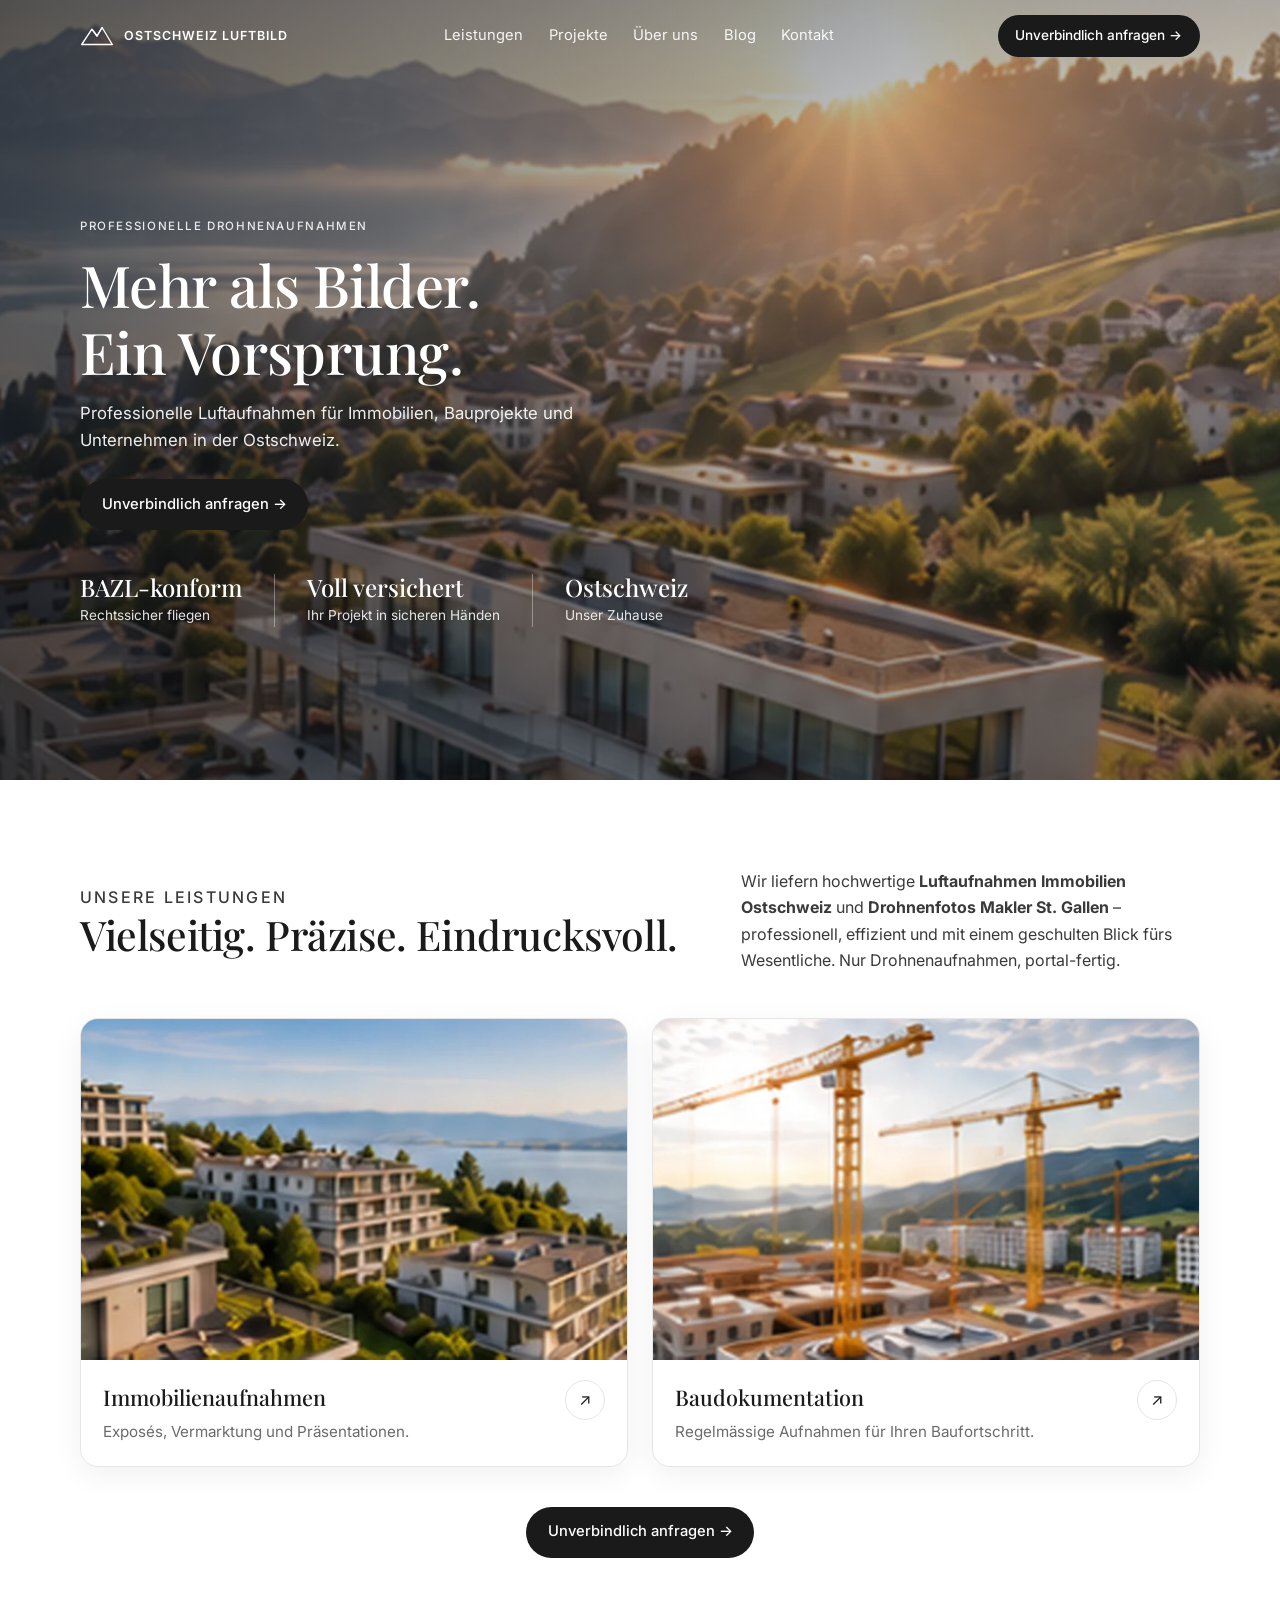
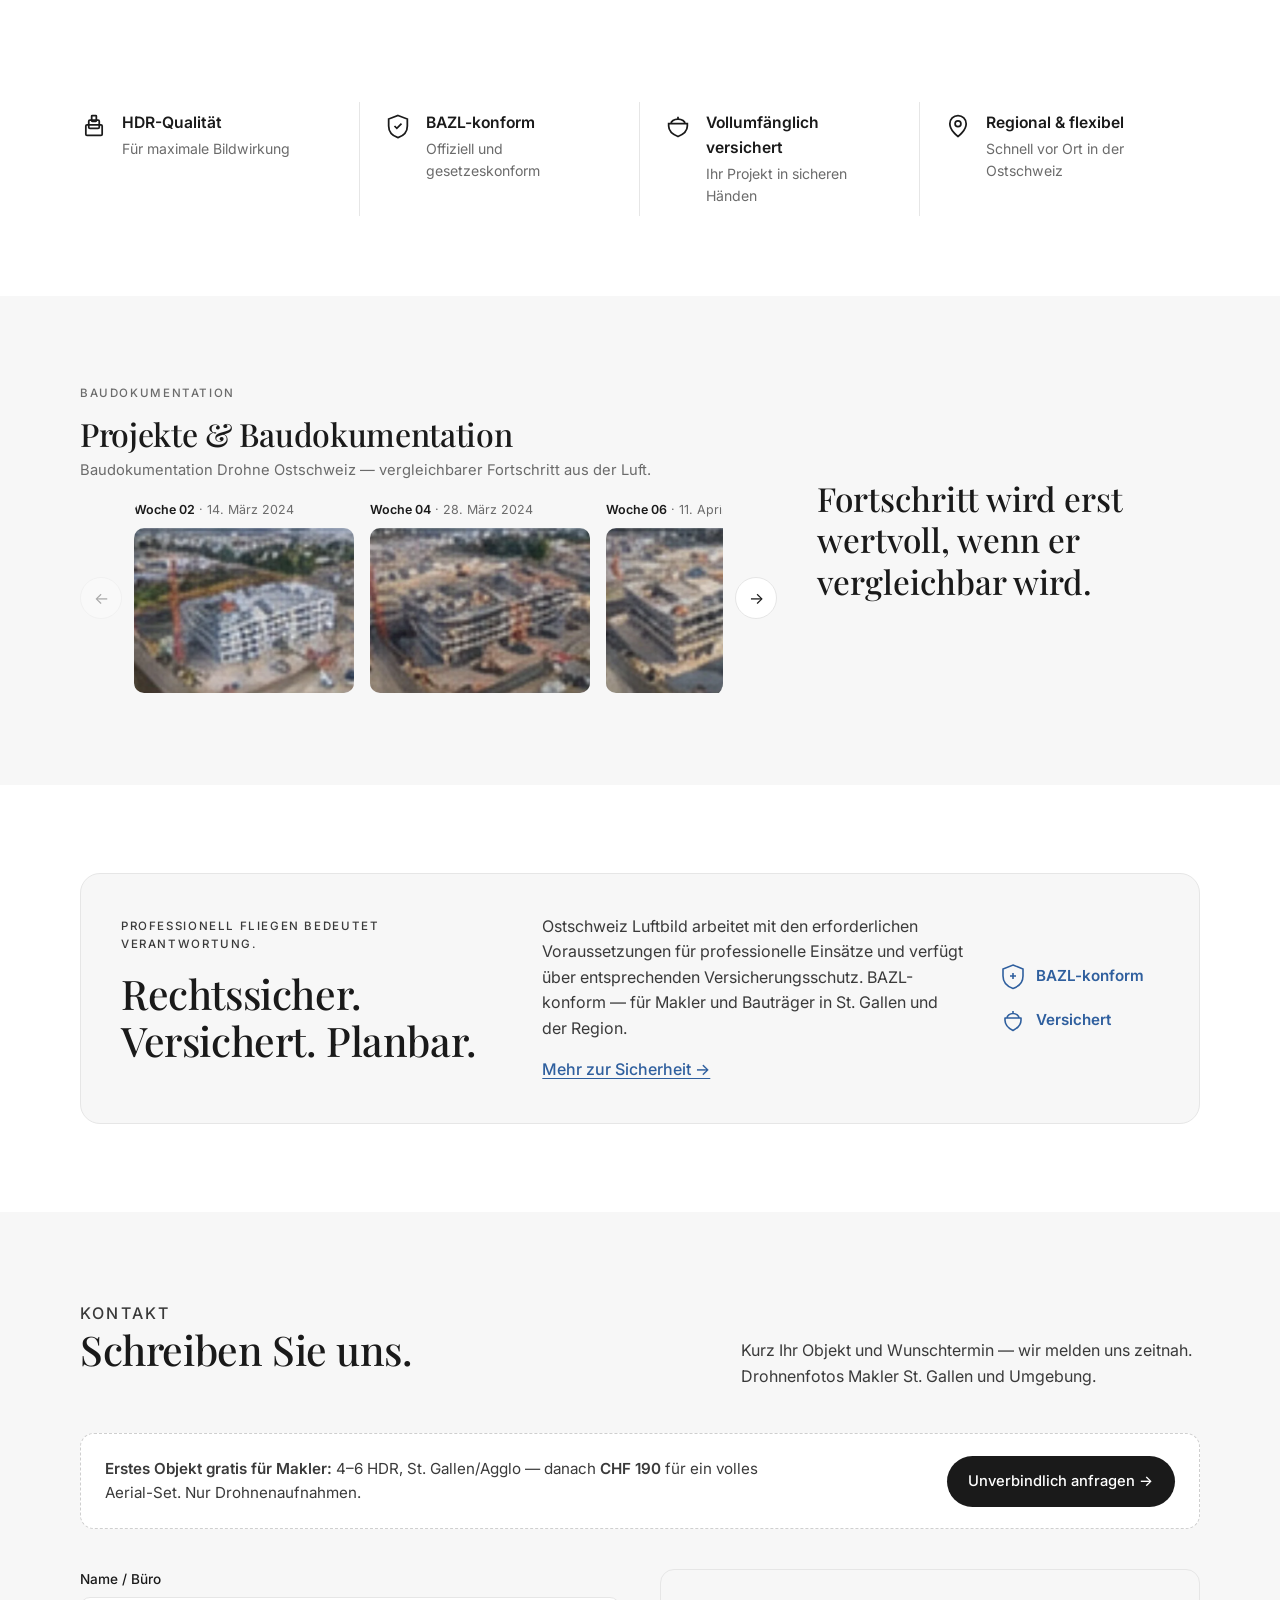
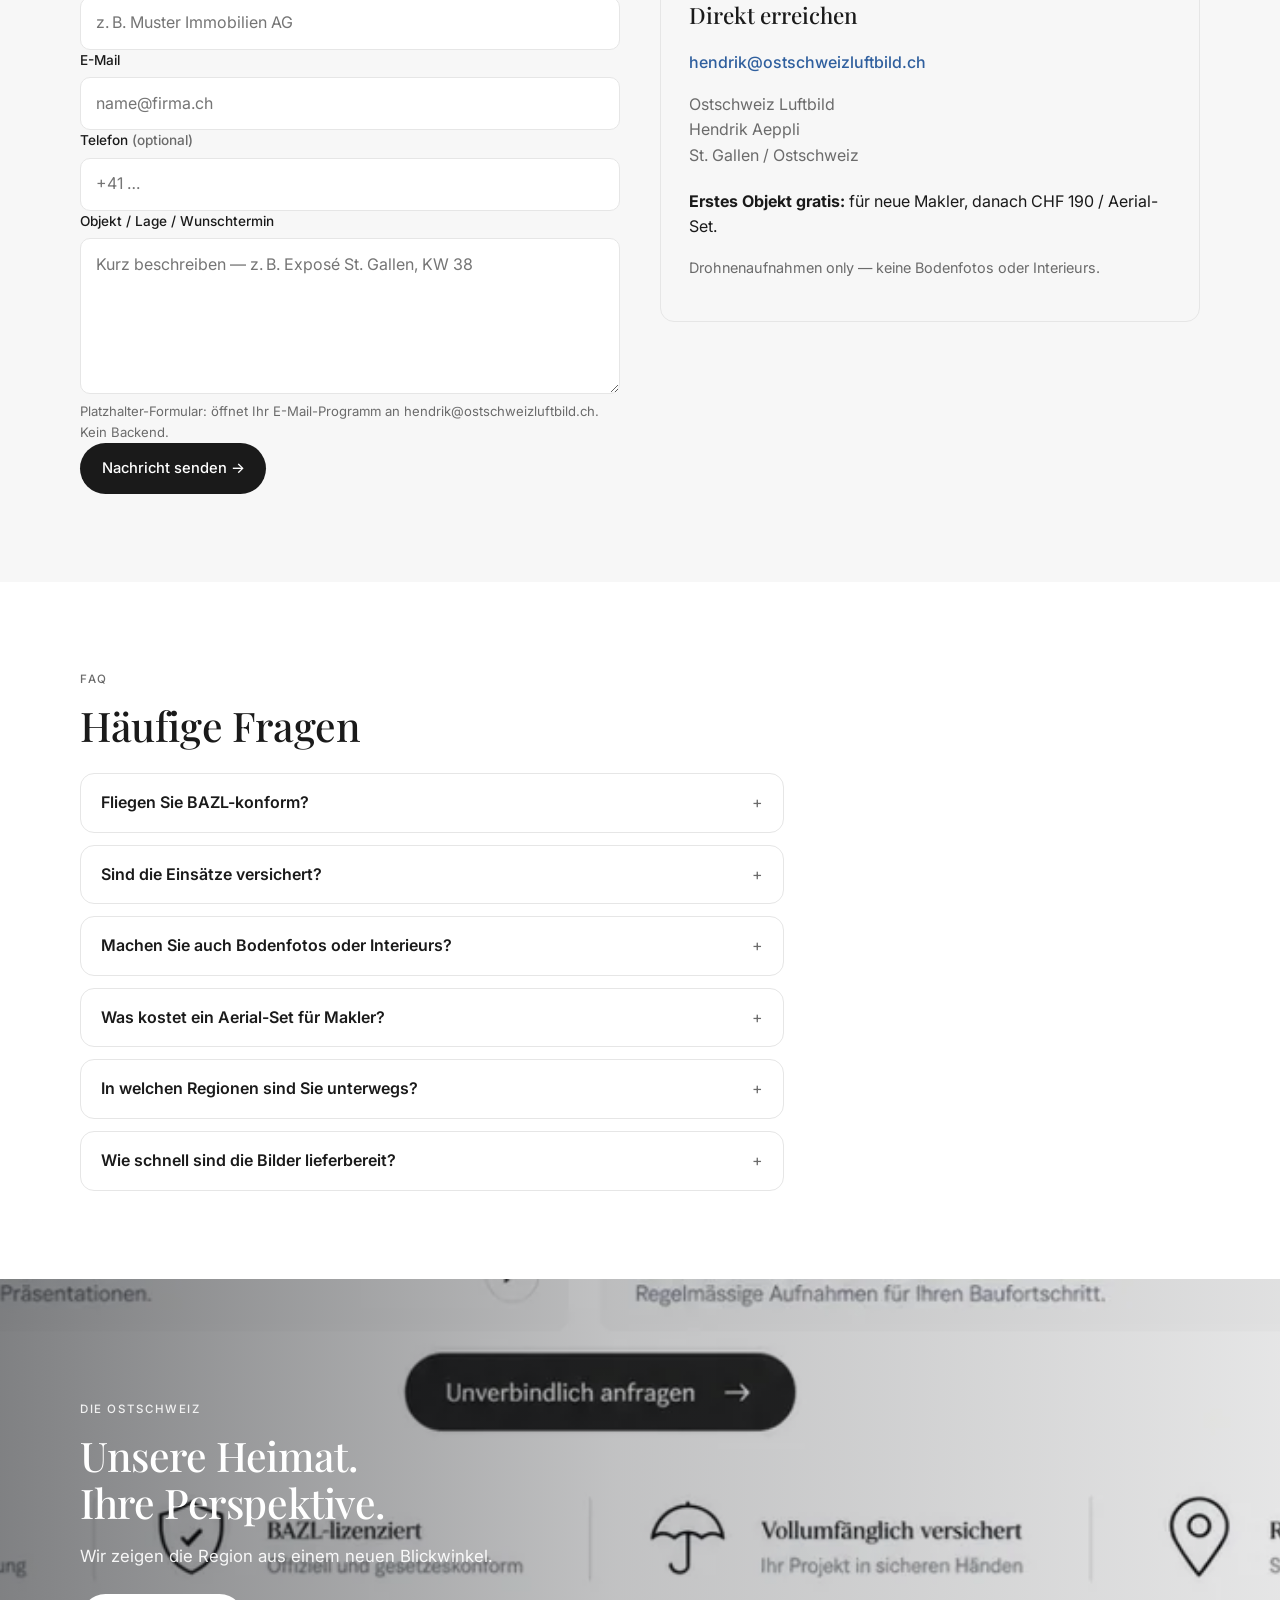
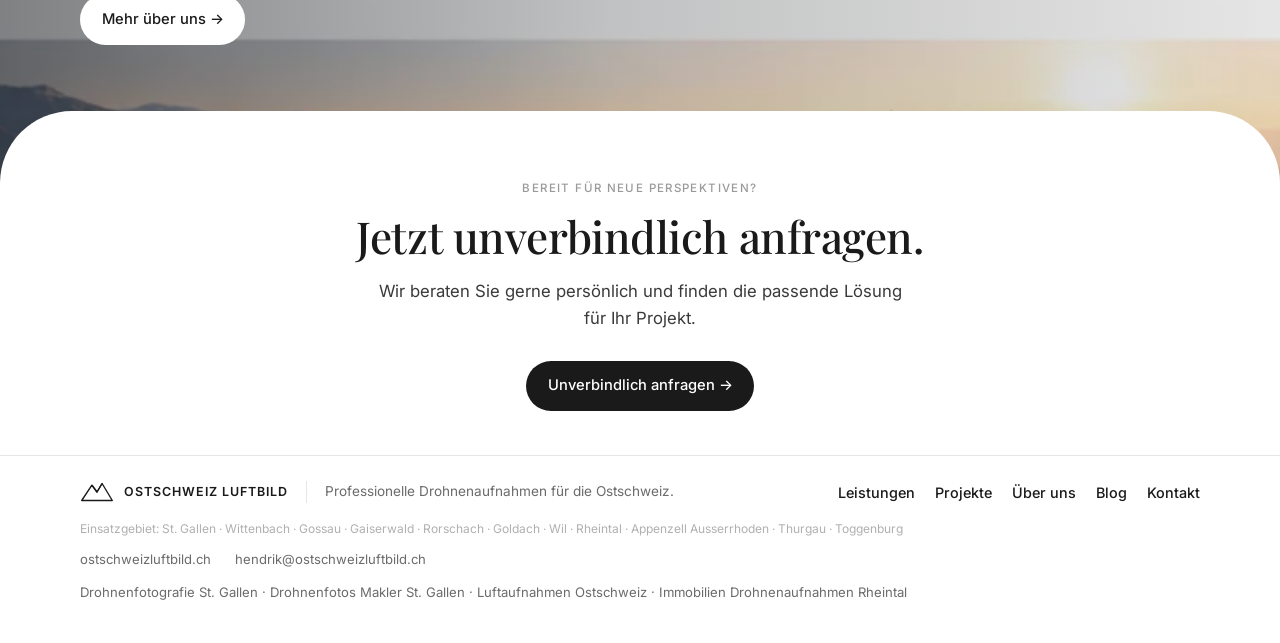
==== index.html @ 4bad4fb1 "Initial Ostschweiz Luftbild site Static DE site with SEO, blog posts, CNAME for ostschweizluftbild.c" ====
<!DOCTYPE html>
<html lang="de-CH">
<head>
  <meta charset="utf-8">
  <meta name="viewport" content="width=device-width, initial-scale=1">
  <title>Drohnenfotografie St. Gallen | Ostschweiz Luftbild</title>
  <meta name="description" content="Professionelle Drohnenaufnahmen für Makler &amp; Bauprojekte in St. Gallen und der Ostschweiz. BAZL-konform, versichert, portal-fertig.">
  <link rel="canonical" href="https://ostschweizluftbild.ch/">
  <link rel="alternate" hreflang="de-CH" href="https://ostschweizluftbild.ch/">
  <link rel="alternate" hreflang="de" href="https://ostschweizluftbild.ch/">
  <link rel="alternate" hreflang="x-default" href="https://ostschweizluftbild.ch/">
  <meta name="robots" content="index,follow,max-image-preview:large">
  <meta name="author" content="Ostschweiz Luftbild · Hendrik Aeppli">
  <meta name="geo.region" content="CH-SG">
  <meta name="geo.placename" content="St. Gallen">
  <meta name="geo.position" content="47.4245;9.3767">
  <meta name="ICBM" content="47.4245, 9.3767">
  <meta name="keywords" content="Drohnenfotografie St. Gallen, Luftaufnahmen Immobilien Ostschweiz, Drohnenfotos Makler St. Gallen, Baudokumentation Drohne, Immobilien Drohnenaufnahmen Rheintal">
  <meta property="og:type" content="website">
  <meta property="og:locale" content="de_CH">
  <meta property="og:site_name" content="Ostschweiz Luftbild">
  <meta property="og:url" content="https://ostschweizluftbild.ch/">
  <meta property="og:title" content="Drohnenfotografie St. Gallen | Ostschweiz Luftbild">
  <meta property="og:description" content="Professionelle Drohnenaufnahmen für Makler &amp; Bauprojekte in St. Gallen und der Ostschweiz. BAZL-konform, versichert, portal-fertig.">
  <meta property="og:image" content="https://ostschweizluftbild.ch/assets/og-image.jpg">
  <meta property="og:image:width" content="1200">
  <meta property="og:image:height" content="630">
  <meta property="og:image:alt" content="Luftaufnahme Wohnbauten am See — Ostschweiz Luftbild">
  <meta name="twitter:card" content="summary_large_image">
  <meta name="twitter:title" content="Drohnenfotografie St. Gallen | Ostschweiz Luftbild">
  <meta name="twitter:description" content="Luftaufnahmen für Immobilien und Baudokumentation in der Ostschweiz. BAZL-konform und versichert.">
  <meta name="twitter:image" content="https://ostschweizluftbild.ch/assets/og-image.jpg">
  <link rel="icon" href="assets/logo-mark.svg" type="image/svg+xml">
  <link rel="preconnect" href="https://fonts.googleapis.com">
  <link rel="preconnect" href="https://fonts.gstatic.com" crossorigin>
  <link href="https://fonts.googleapis.com/css2?family=Inter:wght@400;500;600&family=Playfair+Display:wght@500;600&display=swap" rel="stylesheet">
  <link rel="stylesheet" href="styles.css">
  <script type="application/ld+json">
  {
    "@context": "https://schema.org",
    "@type": "ProfessionalService",
    "@id": "https://ostschweizluftbild.ch/#business",
    "name": "Ostschweiz Luftbild",
    "alternateName": "Ostschweiz Luftbild — Drohnenfotografie St. Gallen",
    "description": "Professionelle Drohnenfotografie und Baudokumentation in der Ostschweiz — Immobilienaufnahmen und Luftaufnahmen für Bauprojekte. Nur Drohnenaufnahmen, keine Bodenfotos.",
    "url": "https://ostschweizluftbild.ch/",
    "email": "hendrik@ostschweizluftbild.ch",
    "image": "https://ostschweizluftbild.ch/assets/og-image.jpg",
    "logo": "https://ostschweizluftbild.ch/assets/logo-mark.svg",
    "priceRange": "CHF 190+",
    "currenciesAccepted": "CHF",
    "paymentAccepted": "Invoice",
    "founder": { "@type": "Person", "name": "Hendrik Aeppli" },
    "address": {
      "@type": "PostalAddress",
      "addressLocality": "St. Gallen",
      "addressRegion": "SG",
      "addressCountry": "CH"
    },
    "geo": {
      "@type": "GeoCoordinates",
      "latitude": 47.4245,
      "longitude": 9.3767
    },
    "areaServed": [
      { "@type": "AdministrativeArea", "name": "Ostschweiz" },
      { "@type": "AdministrativeArea", "name": "Kanton St. Gallen" },
      { "@type": "City", "name": "St. Gallen" },
      { "@type": "City", "name": "Wittenbach" },
      { "@type": "City", "name": "Gossau" },
      { "@type": "City", "name": "Gaiserwald" },
      { "@type": "City", "name": "Rorschach" },
      { "@type": "City", "name": "Goldach" },
      { "@type": "City", "name": "Wil" },
      { "@type": "AdministrativeArea", "name": "Rheintal" },
      { "@type": "AdministrativeArea", "name": "Appenzell Ausserrhoden" },
      { "@type": "AdministrativeArea", "name": "Thurgau" },
      { "@type": "AdministrativeArea", "name": "Toggenburg" }
    ],
    "serviceType": [
      "Drohnenfotografie",
      "Immobilienaufnahmen",
      "Baudokumentation",
      "Luftaufnahmen",
      "Drohnenfotos für Makler"
    ],
    "knowsAbout": [
      "Drohnenfotografie St. Gallen",
      "Luftaufnahmen Immobilien Ostschweiz",
      "Baudokumentation Drohne",
      "BAZL-konforme Drohneneinsätze"
    ],
    "hasOfferCatalog": {
      "@type": "OfferCatalog",
      "name": "Drohnenaufnahmen Ostschweiz",
      "itemListElement": [
        {
          "@type": "Offer",
          "itemOffered": {
            "@type": "Service",
            "name": "Immobilienaufnahmen / Makler-Set",
            "description": "HDR-Luftaufnahmen für Exposés und Portale. Erstes Objekt gratis für neue Makler in St. Gallen/Agglo, danach CHF 190."
          }
        },
        {
          "@type": "Offer",
          "itemOffered": {
            "@type": "Service",
            "name": "Baudokumentation",
            "description": "Regelmässige Drohnenaufnahmen für Baufortschritt in der Ostschweiz."
          }
        }
      ]
    }
  }
  </script>
  <script type="application/ld+json">
  {
    "@context": "https://schema.org",
    "@type": "WebSite",
    "@id": "https://ostschweizluftbild.ch/#website",
    "url": "https://ostschweizluftbild.ch/",
    "name": "Ostschweiz Luftbild",
    "description": "Drohnenfotografie St. Gallen und Luftaufnahmen Ostschweiz",
    "inLanguage": "de-CH",
    "publisher": { "@id": "https://ostschweizluftbild.ch/#business" }
  }
  </script>
  <script type="application/ld+json">
  {
    "@context": "https://schema.org",
    "@type": "BreadcrumbList",
    "itemListElement": [
      {
        "@type": "ListItem",
        "position": 1,
        "name": "Home",
        "item": "https://ostschweizluftbild.ch/"
      },
      {
        "@type": "ListItem",
        "position": 2,
        "name": "Leistungen",
        "item": "https://ostschweizluftbild.ch/#leistungen"
      },
      {
        "@type": "ListItem",
        "position": 3,
        "name": "Baudokumentation",
        "item": "https://ostschweizluftbild.ch/#projekte"
      },
      {
        "@type": "ListItem",
        "position": 4,
        "name": "Kontakt",
        "item": "https://ostschweizluftbild.ch/#kontakt"
      }
    ]
  }
  </script>
  <script type="application/ld+json">
  {
    "@context": "https://schema.org",
    "@type": "FAQPage",
    "mainEntity": [
      {
        "@type": "Question",
        "name": "Fliegen Sie BAZL-konform?",
        "acceptedAnswer": {
          "@type": "Answer",
          "text": "Ja. Ostschweiz Luftbild arbeitet mit den erforderlichen Voraussetzungen für professionelle Drohneneinsätze in der Schweiz und fliegt BAZL-konform — rechtssicher und planbar."
        }
      },
      {
        "@type": "Question",
        "name": "Sind die Einsätze versichert?",
        "acceptedAnswer": {
          "@type": "Answer",
          "text": "Ja. Alle Einsätze sind vollumfänglich versichert, damit Ihr Projekt in sicheren Händen liegt."
        }
      },
      {
        "@type": "Question",
        "name": "Machen Sie auch Bodenfotos oder Interieurs?",
        "acceptedAnswer": {
          "@type": "Answer",
          "text": "Nein. Wir sind Drohnen-Spezialisten: nur Luftaufnahmen — keine Bodenfotos, keine Interieurs. So bleibt der Fokus auf Lage, Architektur und Baufortschritt aus der Luft."
        }
      },
      {
        "@type": "Question",
        "name": "Was kostet ein Aerial-Set für Makler?",
        "acceptedAnswer": {
          "@type": "Answer",
          "text": "Für neue Makler in St. Gallen und Agglomeration: erstes Objekt gratis (4–6 HDR). Danach CHF 190 für ein volles Aerial-Set. Nur Drohnenaufnahmen."
        }
      },
      {
        "@type": "Question",
        "name": "In welchen Regionen sind Sie unterwegs?",
        "acceptedAnswer": {
          "@type": "Answer",
          "text": "Schwerpunkt Ostschweiz: St. Gallen, Wittenbach, Gossau, Gaiserwald, Rorschach, Goldach, Wil, Rheintal, Appenzell Ausserrhoden, Thurgau (Bodensee) und Toggenburg."
        }
      },
      {
        "@type": "Question",
        "name": "Wie schnell sind die Bilder lieferbereit?",
        "acceptedAnswer": {
          "@type": "Answer",
          "text": "In der Regel portal-fertig nach menschlicher Bildbearbeitung — typischerweise innerhalb weniger Werktage nach dem Flug. Bei Baudokumentation nach vereinbartem Rhythmus."
        }
      }
    ]
  }
  </script>
</head>
<body>
  <!-- Images: crops from design/homepage-mockup-v2.png → assets/from-mockup/. Hero = mockup lakeside crop (no high-res free St. Gallen aerial used). -->

  <header class="site-header">
    <div class="container nav">
      <a class="logo" href="#top" aria-label="Ostschweiz Luftbild — Startseite">
        <svg viewBox="0 0 40 28" fill="none" aria-hidden="true"><path d="M2 24 L14 6 L20 14 L26 4 L38 24 Z" stroke="currentColor" stroke-width="1.6" stroke-linejoin="round"/><path d="M14 6 L20 14 L26 4" stroke="currentColor" stroke-width="1.6" stroke-linejoin="round"/></svg>
        <span>Ostschweiz Luftbild</span>
      </a>
      <button class="nav-toggle" type="button" aria-label="Menü öffnen" aria-expanded="false"><span></span></button>
      <ul class="nav-links">
        <li><a href="#leistungen">Leistungen</a></li>
        <li><a href="#projekte">Projekte</a></li>
        <li><a href="#ueber-uns">Über uns</a></li>
        <li><a href="blog/">Blog</a></li>
        <li><a href="#kontakt">Kontakt</a></li>
      </ul>
      <a class="btn btn--dark btn--nav nav-cta" href="#kontakt">Unverbindlich anfragen →</a>
    </div>
  </header>

  <main id="top">
    <section class="hero" aria-label="Hero">
      <div class="hero__media">
        <picture>
          <source type="image/webp" srcset="assets/from-mockup/hero.webp">
          <img src="assets/from-mockup/hero.jpg" alt="Luftaufnahme von Wohnbauten am See bei Sonnenuntergang — Drohnenfotografie St. Gallen und Ostschweiz" width="1920" height="860" fetchpriority="high" decoding="async">
        </picture>
      </div>
      <div class="hero__content">
        <p class="eyebrow">Professionelle Drohnenaufnahmen</p>
        <h1>Mehr als Bilder.<br>Ein Vorsprung.</h1>
        <p class="lead">Professionelle Luftaufnahmen für Immobilien, Bauprojekte und Unternehmen in der Ostschweiz.</p>
        <a class="btn btn--dark" href="#kontakt">Unverbindlich anfragen →</a>
        <!-- Soft trust only — no fake project counts -->
        <div class="hero-stats" role="list">
          <div class="hero-stat" role="listitem"><strong>BAZL-konform</strong><span>Rechtssicher fliegen</span></div>
          <div class="hero-stat" role="listitem"><strong>Voll versichert</strong><span>Ihr Projekt in sicheren Händen</span></div>
          <div class="hero-stat" role="listitem"><strong>Ostschweiz</strong><span>Unser Zuhause</span></div>
        </div>
      </div>
    </section>

    <section class="section" id="leistungen" aria-labelledby="leistungen-title">
      <div class="container">
        <div class="section-head">
          <div>
            <p class="eyebrow">Unsere Leistungen</p>
            <h2 id="leistungen-title">Vielseitig. Präzise. Eindrucksvoll.</h2>
          </div>
          <p>Wir liefern hochwertige <strong>Luftaufnahmen Immobilien Ostschweiz</strong> und <strong>Drohnenfotos Makler St. Gallen</strong> – professionell, effizient und mit einem geschulten Blick fürs Wesentliche. Nur Drohnenaufnahmen, portal-fertig.</p>
        </div>
        <div class="cards">
          <a class="card" href="#kontakt" aria-label="Immobilienaufnahmen anfragen">
            <div class="card__media">
              <picture>
                <source type="image/webp" srcset="assets/from-mockup/card-immobilien.webp">
                <img src="assets/from-mockup/card-immobilien.jpg" alt="Luftaufnahme moderner Wohnbauten am See — Immobilienaufnahmen St. Gallen" width="1920" height="579" loading="lazy" decoding="async">
              </picture>
            </div>
            <div class="card__body">
              <div>
                <h3>Immobilienaufnahmen</h3>
                <p>Exposés, Vermarktung und Präsentationen.</p>
              </div>
              <span class="card-arrow" aria-hidden="true">↗</span>
            </div>
          </a>
          <a class="card" href="#projekte" aria-label="Baudokumentation ansehen">
            <div class="card__media">
              <picture>
                <source type="image/webp" srcset="assets/from-mockup/card-baudoku.webp">
                <img src="assets/from-mockup/card-baudoku.jpg" alt="Luftaufnahme Baustelle mit Kränen — Baudokumentation Drohne Ostschweiz" width="1920" height="579" loading="lazy" decoding="async">
              </picture>
            </div>
            <div class="card__body">
              <div>
                <h3>Baudokumentation</h3>
                <p>Regelmässige Aufnahmen für Ihren Baufortschritt.</p>
              </div>
              <span class="card-arrow" aria-hidden="true">↗</span>
            </div>
          </a>
        </div>
        <div class="section-cta">
          <a class="btn btn--dark" href="#kontakt">Unverbindlich anfragen →</a>
        </div>
      </div>
    </section>

    <section class="section section--trust" aria-label="Qualitätsmerkmale">
      <div class="container">
        <div class="trust-row">
          <div class="trust-item">
            <svg viewBox="0 0 24 24" aria-hidden="true"><rect x="5" y="11" width="14" height="9" rx="1"/><rect x="7.5" y="7" width="9" height="7" rx="1"/><rect x="10" y="3" width="4" height="5" rx="0.5"/></svg>
            <div>
              <h3>HDR-Qualität</h3>
              <p>Für maximale Bildwirkung</p>
            </div>
          </div>
          <div class="trust-item">
            <svg viewBox="0 0 24 24" aria-hidden="true"><path d="M12 3l8 3v6c0 5-3.5 8.5-8 10-4.5-1.5-8-5-8-10V6l8-3z"/><path d="M9 12l2 2 4-4"/></svg>
            <div>
              <h3>BAZL-konform</h3>
              <p>Offiziell und gesetzeskonform</p>
            </div>
          </div>
          <div class="trust-item">
            <svg viewBox="0 0 24 24" aria-hidden="true"><path d="M12 4v2"/><path d="M6 10c0-2 2.5-4 6-4s6 2 6 4"/><path d="M4 10h16v2c0 4-3 7-8 9-5-2-8-5-8-9v-2z"/></svg>
            <div>
              <h3>Vollumfänglich versichert</h3>
              <p>Ihr Projekt in sicheren Händen</p>
            </div>
          </div>
          <div class="trust-item">
            <svg viewBox="0 0 24 24" aria-hidden="true"><path d="M12 21s7-5.2 7-11a7 7 0 10-14 0c0 5.8 7 11 7 11z"/><circle cx="12" cy="10" r="2.5"/></svg>
            <div>
              <h3>Regional &amp; flexibel</h3>
              <p>Schnell vor Ort in der Ostschweiz</p>
            </div>
          </div>
        </div>
      </div>
    </section>

    <section class="section section--soft" id="projekte" aria-labelledby="projekte-title">
      <div class="container baudoku">
        <div>
          <p class="eyebrow">Baudokumentation</p>
          <h2 id="projekte-title" class="baudoku-heading">Projekte &amp; Baudokumentation</h2>
          <p class="baudoku-seo muted">Baudokumentation Drohne Ostschweiz — vergleichbarer Fortschritt aus der Luft.</p>
          <div class="carousel" aria-roledescription="Karussell">
            <button class="carousel__btn" type="button" data-carousel-prev aria-label="Vorherige Woche">←</button>
            <div class="carousel__viewport">
              <div class="carousel__track" data-carousel-track tabindex="0">
                <figure class="carousel__slide">
                  <figcaption><strong>Woche 02</strong> · 14. März 2024</figcaption>
                  <picture><source type="image/webp" srcset="assets/from-mockup/baudoku-w01.webp"><img src="assets/from-mockup/baudoku-w01.jpg" alt="Baudokumentation Woche 02 — Luftaufnahme Baustelle Ostschweiz" width="720" height="425" loading="lazy" decoding="async"></picture>
                </figure>
                <figure class="carousel__slide">
                  <figcaption><strong>Woche 04</strong> · 28. März 2024</figcaption>
                  <picture><source type="image/webp" srcset="assets/from-mockup/baudoku-w02.webp"><img src="assets/from-mockup/baudoku-w02.jpg" alt="Baudokumentation Woche 04 — Baufortschritt aus der Luft" width="720" height="423" loading="lazy" decoding="async"></picture>
                </figure>
                <figure class="carousel__slide">
                  <figcaption><strong>Woche 06</strong> · 11. April 2024</figcaption>
                  <picture><source type="image/webp" srcset="assets/from-mockup/baudoku-w03.webp"><img src="assets/from-mockup/baudoku-w03.jpg" alt="Baudokumentation Woche 06 — Drohnenaufnahme Bauprojekt" width="720" height="423" loading="lazy" decoding="async"></picture>
                </figure>
                <figure class="carousel__slide">
                  <figcaption><strong>Woche 08</strong> · 25. April 2024</figcaption>
                  <picture><source type="image/webp" srcset="assets/from-mockup/baudoku-w04.webp"><img src="assets/from-mockup/baudoku-w04.jpg" alt="Baudokumentation Woche 08 — Luftbild Baufortschritt" width="720" height="419" loading="lazy" decoding="async"></picture>
                </figure>
                <figure class="carousel__slide">
                  <figcaption><strong>Woche 10</strong> · 09. Mai 2024</figcaption>
                  <picture><source type="image/webp" srcset="assets/from-mockup/baudoku-w05.webp"><img src="assets/from-mockup/baudoku-w05.jpg" alt="Baudokumentation Woche 10 — Drohnenfotografie Baustelle" width="720" height="419" loading="lazy" decoding="async"></picture>
                </figure>
                <figure class="carousel__slide">
                  <figcaption><strong>Woche 12</strong> · 23. Mai 2024</figcaption>
                  <picture><source type="image/webp" srcset="assets/from-mockup/baudoku-w06.webp"><img src="assets/from-mockup/baudoku-w06.jpg" alt="Baudokumentation Woche 12 — Abschlussphase aus der Luft" width="720" height="420" loading="lazy" decoding="async"></picture>
                </figure>
              </div>
            </div>
            <button class="carousel__btn" type="button" data-carousel-next aria-label="Nächste Woche">→</button>
          </div>
        </div>
        <blockquote class="baudoku__quote">Fortschritt wird erst wertvoll, wenn er vergleichbar wird.</blockquote>
      </div>
    </section>

    <section class="section" id="sicherheit" aria-labelledby="bazl-title">
      <div class="container">
        <div class="bazl">
          <div>
            <p class="eyebrow">Professionell fliegen bedeutet Verantwortung.</p>
            <h2 id="bazl-title">Rechtssicher. Versichert. Planbar.</h2>
          </div>
          <div>
            <p>Ostschweiz Luftbild arbeitet mit den erforderlichen Voraussetzungen für professionelle Einsätze und verfügt über entsprechenden Versicherungsschutz. BAZL-konform — für Makler und Bauträger in St. Gallen und der Region.</p>
            <a class="link-accent" href="#faq">Mehr zur Sicherheit →</a>
          </div>
          <div class="bazl-badges" aria-label="Sicherheitsmerkmale">
            <div class="bazl-badge">
              <svg viewBox="0 0 28 28" fill="none" aria-hidden="true"><path d="M14 3l10 4v7c0 6.2-4.3 10.5-10 12.5C8.3 24.5 4 20.2 4 14V7l10-4z" stroke="currentColor" stroke-width="1.6"/><path d="M11 14h6M14 11v6" stroke="currentColor" stroke-width="1.6"/></svg>
              <span>BAZL-konform</span>
            </div>
            <div class="bazl-badge">
              <svg viewBox="0 0 28 28" fill="none" aria-hidden="true"><path d="M14 5v2M8 12c0-2.4 2.7-4.5 6-4.5s6 2.1 6 4.5M6 12h16v2.2c0 4.6-3.5 8-8 10.3-4.5-2.3-8-5.7-8-10.3V12z" stroke="currentColor" stroke-width="1.6" stroke-linejoin="round"/></svg>
              <span>Versichert</span>
            </div>
          </div>
        </div>
      </div>
    </section>

    <section class="section section--soft" id="kontakt" aria-labelledby="kontakt-title">
      <div class="container">
        <div class="section-head">
          <div>
            <p class="eyebrow">Kontakt</p>
            <h2 id="kontakt-title">Schreiben Sie uns.</h2>
          </div>
          <p>Kurz Ihr Objekt und Wunschtermin — wir melden uns zeitnah. Drohnenfotos Makler St. Gallen und Umgebung.</p>
        </div>

        <div class="offer" id="angebot">
          <p><strong>Erstes Objekt gratis für Makler:</strong> 4–6 HDR, St. Gallen/Agglo — danach <strong>CHF 190</strong> für ein volles Aerial-Set. Nur Drohnenaufnahmen.</p>
          <a class="btn btn--dark" href="mailto:hendrik@ostschweizluftbild.ch">Unverbindlich anfragen →</a>
        </div>

        <div class="kontakt-grid">
          <form action="mailto:hendrik@ostschweizluftbild.ch" method="get" enctype="text/plain">
            <div class="field">
              <label for="name">Name / Büro</label>
              <input id="name" name="subject" type="text" autocomplete="organization" required placeholder="z. B. Muster Immobilien AG">
            </div>
            <div class="field">
              <label for="email">E-Mail</label>
              <input id="email" name="email" type="email" autocomplete="email" required placeholder="name@firma.ch">
            </div>
            <div class="field">
              <label for="phone">Telefon <span class="muted">(optional)</span></label>
              <input id="phone" name="phone" type="tel" autocomplete="tel" placeholder="+41 …">
            </div>
            <div class="field">
              <label for="msg">Objekt / Lage / Wunschtermin</label>
              <textarea id="msg" name="body" rows="5" required placeholder="Kurz beschreiben — z. B. Exposé St. Gallen, KW 38"></textarea>
            </div>
            <p class="form-note">Platzhalter-Formular: öffnet Ihr E-Mail-Programm an hendrik@ostschweizluftbild.ch. Kein Backend.</p>
            <button class="btn btn--dark" type="submit">Nachricht senden →</button>
          </form>
          <aside class="contact-card">
            <h3>Direkt erreichen</h3>
            <p><a href="mailto:hendrik@ostschweizluftbild.ch">hendrik@ostschweizluftbild.ch</a></p>
            <p class="muted" style="margin-top:1rem">Ostschweiz Luftbild<br>Hendrik Aeppli<br>St. Gallen / Ostschweiz</p>
            <p style="margin-top:1.25rem"><strong>Erstes Objekt gratis:</strong> für neue Makler, danach CHF 190 / Aerial-Set.</p>
            <p class="muted" style="margin-top:.75rem;font-size:.9rem">Drohnenaufnahmen only — keine Bodenfotos oder Interieurs.</p>
          </aside>
        </div>
      </div>
    </section>

    <section class="section" id="faq" aria-labelledby="faq-title">
      <div class="container">
        <p class="eyebrow">FAQ</p>
        <h2 id="faq-title">Häufige Fragen</h2>
        <div class="faq-list">
          <details class="faq-item">
            <summary>Fliegen Sie BAZL-konform?</summary>
            <p>Ja. Ostschweiz Luftbild arbeitet mit den erforderlichen Voraussetzungen für professionelle Drohneneinsätze in der Schweiz und fliegt BAZL-konform — rechtssicher und planbar.</p>
          </details>
          <details class="faq-item">
            <summary>Sind die Einsätze versichert?</summary>
            <p>Ja. Alle Einsätze sind vollumfänglich versichert, damit Ihr Projekt in sicheren Händen liegt.</p>
          </details>
          <details class="faq-item">
            <summary>Machen Sie auch Bodenfotos oder Interieurs?</summary>
            <p>Nein. Wir sind Drohnen-Spezialisten: nur Luftaufnahmen — keine Bodenfotos, keine Interieurs. So bleibt der Fokus auf Lage, Architektur und Baufortschritt aus der Luft.</p>
          </details>
          <details class="faq-item">
            <summary>Was kostet ein Aerial-Set für Makler?</summary>
            <p>Für neue Makler in St. Gallen und Agglomeration: erstes Objekt gratis (4–6 HDR). Danach CHF 190 für ein volles Aerial-Set. Nur Drohnenaufnahmen.</p>
          </details>
          <details class="faq-item">
            <summary>In welchen Regionen sind Sie unterwegs?</summary>
            <p>Schwerpunkt Ostschweiz: St. Gallen, Wittenbach, Gossau, Gaiserwald, Rorschach, Goldach, Wil, Rheintal, Appenzell Ausserrhoden, Thurgau (Bodensee) und Toggenburg.</p>
          </details>
          <details class="faq-item">
            <summary>Wie schnell sind die Bilder lieferbereit?</summary>
            <p>In der Regel portal-fertig nach menschlicher Bildbearbeitung — typischerweise innerhalb weniger Werktage nach dem Flug. Bei Baudokumentation nach vereinbartem Rhythmus.</p>
          </details>
        </div>
      </div>
    </section>
<section class="heimat" id="ueber-uns" aria-labelledby="heimat-title">
      <div class="heimat__media">
        <picture>
          <source type="image/webp" srcset="assets/from-mockup/heimat.webp">
          <img src="assets/from-mockup/heimat.jpg" alt="Luftaufnahme Ostschweizer Berglandschaft mit Bergstation im Abendlicht" width="1920" height="640" loading="lazy" decoding="async">
        </picture>
      </div>
      <div class="container heimat__content">
        <p class="eyebrow">Die Ostschweiz</p>
        <h2 id="heimat-title">Unsere Heimat.<br>Ihre Perspektive.</h2>
        <p class="lead">Wir zeigen die Region aus einem neuen Blickwinkel.</p>
        <a class="btn btn--light" href="#sicherheit">Mehr über uns →</a>
      </div>
    </section>

    
    <div class="closing-sheet" id="abschluss">
<section class="section final-cta" aria-labelledby="cta-title">
      <div class="container">
        <p class="eyebrow">Bereit für neue Perspektiven?</p>
        <h2 id="cta-title">Jetzt unverbindlich anfragen.</h2>
        <p class="lead">Wir beraten Sie gerne persönlich und finden die passende Lösung für Ihr Projekt.</p>
        <a class="btn btn--dark" href="#kontakt">Unverbindlich anfragen →</a>
      </div>
    </section>

    
  <footer class="site-footer">
    <div class="container">
      <div class="footer-row">
        <div class="footer-brand">
          <a class="logo" href="#top">
            <svg viewBox="0 0 40 28" fill="none" aria-hidden="true"><path d="M2 24 L14 6 L20 14 L26 4 L38 24 Z" stroke="currentColor" stroke-width="1.6" stroke-linejoin="round"/><path d="M14 6 L20 14 L26 4" stroke="currentColor" stroke-width="1.6" stroke-linejoin="round"/></svg>
            <span>Ostschweiz Luftbild</span>
          </a>
          <span class="tag">Professionelle Drohnenaufnahmen für die Ostschweiz.</span>
        </div>
        <ul class="footer-links">
          <li><a href="#leistungen">Leistungen</a></li>
          <li><a href="#projekte">Projekte</a></li>
          <li><a href="#ueber-uns">Über uns</a></li>
          <li><a href="blog/">Blog</a></li>
          <li><a href="#kontakt">Kontakt</a></li>
        </ul>
      </div>
      <p class="footer-geo">Einsatzgebiet: St. Gallen · Wittenbach · Gossau · Gaiserwald · Rorschach · Goldach · Wil · Rheintal · Appenzell Ausserrhoden · Thurgau · Toggenburg</p>
      <div class="footer-meta">
        <span>ostschweizluftbild.ch</span>
        <a href="mailto:hendrik@ostschweizluftbild.ch">hendrik@ostschweizluftbild.ch</a>
        <span>Drohnenfotografie St. Gallen · Drohnenfotos Makler St. Gallen · Luftaufnahmen Ostschweiz · Immobilien Drohnenaufnahmen Rheintal</span>
      </div>
    </div>
  </footer>
    </div>

  </main>

  <script src="js/main.js" defer></script>
</body>
</html>
---- styles.css ----
/* Ostschweiz Luftbild — homepage mockup v2 match */
:root {
  --ink: #1A1A1A;
  --ink-soft: #3A3A3A;
  --muted: #6B6B6B;
  --line: #E6E6E6;
  --bg: #FFFFFF;
  --bg-soft: #F7F7F7;
  --accent: #2F5F9E;
  --radius: 14px;
  --radius-pill: 999px;
  --shadow: 0 8px 30px rgba(0,0,0,.06);
  --max: 1120px;
  --nav-h: 72px;
  --font-sans: "Inter", system-ui, -apple-system, Segoe UI, Roboto, sans-serif;
  --font-serif: "Playfair Display", Georgia, "Times New Roman", serif;
}

*, *::before, *::after { box-sizing: border-box; }
html { scroll-behavior: smooth; }
body {
  margin: 0;
  font-family: var(--font-sans);
  color: var(--ink);
  background: var(--bg);
  line-height: 1.6;
  -webkit-font-smoothing: antialiased;
  text-rendering: optimizeLegibility;
}
img { max-width: 100%; height: auto; display: block; }
a { color: inherit; text-decoration: none; }
a:hover { opacity: .85; }
button { font: inherit; cursor: pointer; border: 0; background: none; }
.container { width: min(100% - 2.5rem, var(--max)); margin-inline: auto; }
.sr-only {
  position: absolute; width: 1px; height: 1px; padding: 0; margin: -1px;
  overflow: hidden; clip: rect(0,0,0,0); white-space: nowrap; border: 0;
}
:focus-visible {
  outline: 2px solid var(--accent);
  outline-offset: 3px;
}

/* Typography */
.eyebrow {
  font-size: .72rem;
  letter-spacing: .14em;
  text-transform: uppercase;
  font-weight: 500;
  color: var(--muted);
  margin: 0 0 .85rem;
}
h1, h2, .serif { font-family: var(--font-serif); font-weight: 500; letter-spacing: -.01em; line-height: 1.15; }
h1 { font-size: clamp(2.4rem, 5vw, 3.6rem); margin: 0 0 1rem; }
h2 { font-size: clamp(1.85rem, 3.4vw, 2.55rem); margin: 0 0 1rem; }
.lead { font-size: 1.05rem; color: var(--ink-soft); max-width: 36rem; }
.muted { color: var(--muted); }

/* Buttons */
.btn {
  display: inline-flex;
  align-items: center;
  gap: .55rem;
  padding: .85rem 1.35rem;
  border-radius: var(--radius-pill);
  font-size: .92rem;
  font-weight: 500;
  transition: transform .2s ease, background .2s ease, color .2s ease, box-shadow .2s ease;
  white-space: nowrap;
}
.btn:hover { transform: translateY(-1px); opacity: 1; }
.btn--dark { background: var(--ink); color: #fff; }
.btn--dark:hover { background: #000; }
.btn--light { background: #fff; color: var(--ink); }
.btn--light:hover { box-shadow: var(--shadow); }
.btn--nav { padding: .65rem 1.1rem; font-size: .85rem; }
.link-accent {
  color: var(--accent);
  font-weight: 500;
  text-decoration: underline;
  text-underline-offset: 3px;
}
.link-accent:hover { opacity: .8; }

/* Nav — over hero, light */
.site-header {
  position: absolute;
  inset: 0 0 auto 0;
  z-index: 50;
  color: #fff;
}
.nav {
  display: flex;
  align-items: center;
  justify-content: space-between;
  gap: 1.5rem;
  min-height: var(--nav-h);
  padding-block: .75rem;
}
.logo {
  display: inline-flex;
  align-items: center;
  gap: .65rem;
  font-size: .78rem;
  letter-spacing: .08em;
  font-weight: 600;
  text-transform: uppercase;
  flex-shrink: 0;
}
.logo svg { width: 34px; height: 24px; color: currentColor; }
.nav-links {
  display: flex;
  align-items: center;
  gap: 1.6rem;
  list-style: none;
  margin: 0;
  padding: 0;
  font-size: .92rem;
}
.nav-links a { opacity: .92; }
.nav-links a:hover { opacity: 1; text-decoration: underline; text-underline-offset: 4px; }
.nav-cta { margin-left: .5rem; }
.nav-toggle {
  display: none;
  width: 44px; height: 44px;
  border-radius: 10px;
  border: 1px solid rgba(255,255,255,.35);
  color: #fff;
  align-items: center;
  justify-content: center;
}
.nav-toggle span {
  display: block; width: 18px; height: 1.5px; background: currentColor; position: relative;
}
.nav-toggle span::before, .nav-toggle span::after {
  content: ""; position: absolute; left: 0; width: 18px; height: 1.5px; background: currentColor;
}
.nav-toggle span::before { top: -6px; }
.nav-toggle span::after { top: 6px; }

/* Hero — full-bleed lakeside from mockup crop */
.hero {
  position: relative;
  min-height: min(88vh, 780px);
  display: flex;
  align-items: center;
  color: #fff;
  overflow: hidden;
}
.hero__media {
  position: absolute; inset: 0;
}
.hero__media img {
  width: 100%; height: 100%;
  object-fit: cover;
  object-position: 72% center; /* keep luxury apartments / lake on the right as in mockup */
}
.hero__media::after {
  content: "";
  position: absolute; inset: 0;
  background:
    linear-gradient(90deg, rgba(8,10,14,.58) 0%, rgba(8,10,14,.32) 42%, rgba(8,10,14,.12) 70%, rgba(8,10,14,.08) 100%),
    linear-gradient(180deg, rgba(8,10,14,.28) 0%, transparent 32%, rgba(8,10,14,.35) 100%);
}
.hero__content {
  position: relative;
  z-index: 1;
  padding: calc(var(--nav-h) + 2.5rem) 0 3rem;
  width: min(100% - 2.5rem, var(--max));
  margin-inline: auto;
}
.hero .eyebrow { color: rgba(255,255,255,.88); margin-bottom: 1rem; }
.hero h1 { max-width: 14ch; }
.hero .lead {
  color: rgba(255,255,255,.92);
  margin: 0 0 1.6rem;
  max-width: 32rem;
}
.hero-stats {
  display: flex;
  flex-wrap: wrap;
  gap: 0;
  margin-top: 2.75rem;
  padding-top: 0;
  border-top: 0;
  max-width: 46rem;
}
.hero-stat {
  padding-right: 2rem;
  margin-right: 2rem;
  border-right: 1px solid rgba(255,255,255,.35);
}
.hero-stat:last-child {
  border-right: 0;
  margin-right: 0;
  padding-right: 0;
}
.hero-stat strong {
  display: block;
  font-family: var(--font-serif);
  font-size: clamp(1.2rem, 2.2vw, 1.5rem);
  font-weight: 500;
  line-height: 1.15;
}
.hero-stat span {
  display: block;
  font-size: .85rem;
  opacity: .88;
  margin-top: .25rem;
}

/* Sections */
.section { padding: 5.5rem 0; }
.section--soft { background: var(--bg-soft); }
.section--trust { padding: 3.5rem 0 5rem; }
.section-head {
  display: grid;
  grid-template-columns: 1.15fr .85fr;
  gap: 2.5rem;
  align-items: end;
  margin-bottom: 2.75rem;
}
.section-head p { margin: 0; color: var(--ink-soft); font-size: 1rem; line-height: 1.65; }

/* Service cards */
.cards {
  display: grid;
  grid-template-columns: 1fr 1fr;
  gap: 1.5rem;
}
.card {
  background: #fff;
  border: 1px solid var(--line);
  border-radius: calc(var(--radius) + 4px);
  overflow: hidden;
  box-shadow: var(--shadow);
  display: flex;
  flex-direction: column;
  transition: transform .25s ease, box-shadow .25s ease;
}
.card:hover { transform: translateY(-3px); box-shadow: 0 14px 40px rgba(0,0,0,.08); opacity: 1; }
.card__media {
  aspect-ratio: 16 / 10;
  overflow: hidden;
  background: #ddd;
}
.card__media img { width: 100%; height: 100%; object-fit: cover; object-position: center; }
.card__body {
  padding: 1.25rem 1.35rem 1.35rem;
  display: flex;
  align-items: flex-start;
  justify-content: space-between;
  gap: 1rem;
}
.card__body h3 {
  font-family: var(--font-serif);
  font-size: 1.35rem;
  font-weight: 500;
  margin: 0 0 .35rem;
}
.card__body p { margin: 0; color: var(--muted); font-size: .95rem; }
.card-arrow {
  flex-shrink: 0;
  width: 40px; height: 40px;
  border-radius: 50%;
  border: 1px solid var(--line);
  display: grid; place-items: center;
  color: var(--ink);
  transition: background .2s, color .2s;
}
.card:hover .card-arrow { background: var(--ink); color: #fff; border-color: var(--ink); }
.section-cta { text-align: center; margin-top: 2.5rem; }

/* Trust row — 4 icons with vertical dividers */
.trust-row {
  display: grid;
  grid-template-columns: repeat(4, 1fr);
  gap: 0;
  padding: 0;
}
.trust-item {
  display: grid;
  grid-template-columns: auto 1fr;
  gap: .9rem;
  align-items: start;
  padding: .5rem 1.5rem;
  border-right: 1px solid var(--line);
}
.trust-item:first-child { padding-left: 0; }
.trust-item:last-child { border-right: 0; padding-right: 0; }
.trust-item svg {
  width: 28px; height: 28px;
  stroke: var(--ink); fill: none; stroke-width: 1.5;
  margin-top: .15rem;
}
.trust-item h3 {
  margin: 0 0 .2rem;
  font-size: .98rem;
  font-weight: 600;
  font-family: var(--font-sans);
}
.trust-item p {
  margin: 0;
  font-size: .88rem;
  color: var(--muted);
}

/* Heimat band + closing sheet (mockup bottom) */
.heimat {
  position: relative;
  min-height: 520px;
  display: flex;
  align-items: center;
  color: #fff;
  overflow: visible;
  z-index: 0;
  border: 0;
}
.heimat__media { position: absolute; inset: 0; border-radius: 0; overflow: hidden; }
.heimat__media img {
  width: 100%; height: 100%;
  object-fit: cover;
  object-position: 55% center;
}
.heimat__media::after {
  content: "";
  position: absolute; inset: 0;
  background: linear-gradient(90deg, rgba(12,14,18,.52) 0%, rgba(12,14,18,.25) 48%, rgba(12,14,18,.1) 100%);
}
.heimat__content { position: relative; z-index: 1; padding: 5.5rem 0 7.5rem; }
.heimat .eyebrow { color: rgba(255,255,255,.88); }
.heimat h2 { max-width: 14ch; color: #fff; }
.heimat .lead { color: rgba(255,255,255,.92); margin-bottom: 1.5rem; }

/* White sheet overlapping heimat — soft card, NO side borders/strokes */
.closing-sheet {
  position: relative;
  z-index: 2;
  margin: -4.5rem 0 0;
  background: #fff;
  border: 0;
  outline: 0;
  box-shadow: none;
  /* Large rounded top + bottom — continuous white sheet, no vertical umrandung */
  border-radius: 48px 48px 48px 48px;
  padding-top: .5rem;
  padding-bottom: 0;
  overflow: hidden;
}
@media (min-width: 900px) {
  .closing-sheet {
    border-radius: 72px;
    margin-top: -5.5rem;
  }
}
/* Kill any leftover borders on footer inside the sheet */
.closing-sheet .site-footer {
  border-top: 1px solid rgba(0,0,0,.06);
  border-left: 0;
  border-right: 0;
  border-bottom: 0;
}

/* Baudoku carousel */
.baudoku {
  display: grid;
  grid-template-columns: 1.55fr .85fr;
  gap: 2.5rem;
  align-items: center;
}

.baudoku-heading {
  font-size: clamp(1.55rem, 2.8vw, 2rem);
  margin: 0 0 .4rem;
}
.baudoku-seo {
  font-size: .92rem;
  margin: 0 0 1.1rem;
  max-width: 36rem;
}
.baudoku__quote {
  font-family: var(--font-serif);
  font-size: clamp(1.55rem, 2.6vw, 2.1rem);
  line-height: 1.25;
  margin: 0;
  max-width: 18ch;
  font-weight: 500;
}
.carousel {
  position: relative;
  display: grid;
  grid-template-columns: auto 1fr auto;
  gap: .75rem;
  align-items: center;
}
.carousel__viewport {
  overflow: hidden;
  border-radius: var(--radius);
}
.carousel__track {
  display: flex;
  gap: 1rem;
  overflow-x: auto;
  scroll-snap-type: x mandatory;
  scrollbar-width: none;
  -ms-overflow-style: none;
  padding-bottom: .25rem;
}
.carousel__track::-webkit-scrollbar { display: none; }
.carousel__slide {
  flex: 0 0 min(220px, 70%);
  scroll-snap-align: start;
  margin: 0;
}
.carousel__slide figcaption {
  font-size: .78rem;
  color: var(--muted);
  margin-bottom: .45rem;
}
.carousel__slide figcaption strong {
  color: var(--ink);
  font-weight: 600;
}
.carousel__slide img {
  width: 100%;
  aspect-ratio: 4 / 3;
  object-fit: cover;
  border-radius: 10px;
  background: #ddd;
}
.carousel__btn {
  width: 42px; height: 42px;
  border-radius: 50%;
  border: 1px solid var(--line);
  background: #fff;
  display: grid; place-items: center;
  color: var(--ink);
  transition: background .2s, color .2s;
}
.carousel__btn:hover { background: var(--ink); color: #fff; }
.carousel__btn:disabled { opacity: .35; cursor: not-allowed; }

/* BAZL strip */
.bazl {
  display: grid;
  grid-template-columns: 1.1fr 1.2fr auto;
  gap: 2rem;
  align-items: center;
  padding: 2.5rem;
  background: var(--bg-soft);
  border-radius: calc(var(--radius) + 6px);
  border: 1px solid var(--line);
}
.bazl p { margin: 0 0 1rem; color: var(--ink-soft); }
.bazl-badges {
  display: flex;
  flex-direction: column;
  gap: 1rem;
  color: var(--accent);
  font-weight: 600;
  font-size: .95rem;
  min-width: 10rem;
}
.bazl-badge {
  display: inline-flex;
  align-items: center;
  gap: .55rem;
}
.bazl-badge svg { width: 28px; height: 28px; }

/* Offer — conversion block only */
.offer {
  margin: 0 0 2.5rem;
  padding: 1.35rem 1.5rem;
  border: 1px dashed #cfcfcf;
  border-radius: var(--radius);
  background: #fff;
  display: flex;
  flex-wrap: wrap;
  gap: 1rem;
  align-items: center;
  justify-content: space-between;
}
.offer strong { font-weight: 600; }
.offer p { margin: 0; color: var(--ink-soft); max-width: 42rem; font-size: .95rem; }

/* Final CTA inside closing sheet */
.closing-sheet .final-cta {
  text-align: center;
  padding-top: 3.75rem;
  padding-bottom: 2.75rem;
}
.closing-sheet .final-cta .eyebrow {
  letter-spacing: .12em;
  color: #9a9a9a;
}
.closing-sheet .final-cta h2 {
  font-size: clamp(2rem, 4vw, 2.75rem);
  margin-bottom: .85rem;
}
.closing-sheet .final-cta .lead {
  margin-inline: auto;
  margin-bottom: 1.65rem;
  max-width: 34rem;
}
.closing-sheet .final-cta .btn { margin-top: .15rem; }

/* Contact */
.kontakt-grid {
  display: grid;
  grid-template-columns: 1fr 1fr;
  gap: 2.5rem;
  align-items: start;
}
.kontakt form {
  display: grid;
  gap: .9rem;
}
.field label {
  display: block;
  font-size: .85rem;
  font-weight: 500;
  margin-bottom: .35rem;
}
.field input, .field textarea, .field select {
  width: 100%;
  padding: .8rem .95rem;
  border: 1px solid var(--line);
  border-radius: 10px;
  font: inherit;
  background: #fff;
  color: var(--ink);
}
.field input:focus, .field textarea:focus, .field select:focus {
  outline: 2px solid var(--accent);
  outline-offset: 1px;
  border-color: transparent;
}
.form-note { font-size: .82rem; color: var(--muted); margin: 0; }
.contact-card {
  background: var(--bg-soft);
  border-radius: var(--radius);
  padding: 1.75rem;
  border: 1px solid var(--line);
}
.contact-card h3 {
  font-family: var(--font-serif);
  font-size: 1.4rem;
  margin: 0 0 .75rem;
  font-weight: 500;
}
.contact-card a { color: var(--accent); font-weight: 500; }

/* Footer — seamless under CTA sheet */
.closing-sheet .site-footer {
  border-top: 1px solid var(--line);
  padding: 1.5rem 0 2.5rem;
  background: transparent;
}
.site-footer {
  border-top: 1px solid var(--line);
  padding: 1.75rem 0 2.25rem;
}
.footer-row {
  display: flex;
  flex-wrap: wrap;
  align-items: center;
  justify-content: space-between;
  gap: 1.25rem;
}
.footer-brand {
  display: flex;
  flex-wrap: wrap;
  align-items: center;
  gap: .85rem 1.1rem;
  font-size: .9rem;
}
.footer-brand .logo { color: var(--ink); }
.footer-brand .tag {
  color: var(--muted);
  padding-left: 1.1rem;
  border-left: 1px solid var(--line);
  font-size: .85rem;
}
.footer-links {
  display: flex;
  flex-wrap: wrap;
  gap: 1.25rem;
  list-style: none;
  margin: 0;
  padding: 0;
  font-size: .9rem;
}
.footer-meta {
  margin-top: 1.25rem;
  display: flex;
  flex-wrap: wrap;
  gap: .75rem 1.5rem;
  font-size: .82rem;
  color: var(--muted);
}
.footer-meta a { color: var(--muted); }
.footer-meta a:hover { color: var(--ink); }

/* Mobile */
@media (max-width: 900px) {
  .nav-links, .nav-cta { display: none; }
  .nav-toggle { display: inline-flex; }
  .site-header.is-open {
    position: fixed;
    background: rgba(12,14,18,.96);
    inset: 0 0 auto 0;
    padding-bottom: 1rem;
  }
  .site-header.is-open .nav { flex-wrap: wrap; }
  .site-header.is-open .nav-links {
    display: flex;
    flex-direction: column;
    width: 100%;
    align-items: flex-start;
    gap: 1rem;
    padding: .5rem 0 1rem;
  }
  .site-header.is-open .nav-cta {
    display: inline-flex;
    margin: 0;
  }
  .section-head, .cards, .baudoku, .kontakt-grid, .bazl {
    grid-template-columns: 1fr;
  }
  .trust-row { grid-template-columns: 1fr 1fr; }
  .trust-item {
    border-right: 0;
    padding: 1rem 0;
    border-bottom: 1px solid var(--line);
  }
  .hero-stat {
    border-right: 0;
    margin: 0 1.5rem 1rem 0;
    padding: 0;
  }
  .bazl-badges { flex-direction: row; flex-wrap: wrap; gap: 1.25rem; }
  .footer-brand .tag { border-left: 0; padding-left: 0; width: 100%; }
}
@media (max-width: 560px) {
  .trust-row { grid-template-columns: 1fr; }
  .hero { min-height: 78vh; }
  .carousel__btn { display: none; }
  .carousel { grid-template-columns: 1fr; }
}
@media (prefers-reduced-motion: reduce) {
  html { scroll-behavior: auto; }
  *, *::before, *::after {
    animation-duration: .01ms !important;
    transition-duration: .01ms !important;
  }
}

/* FAQ */
.faq-list {
  display: grid;
  gap: .75rem;
  max-width: 44rem;
  margin-top: 1.5rem;
}
.faq-item {
  border: 1px solid var(--line);
  border-radius: var(--radius);
  background: #fff;
  padding: 0;
}
.faq-item summary {
  cursor: pointer;
  font-weight: 600;
  padding: 1rem 1.25rem;
  list-style: none;
}
.faq-item summary::-webkit-details-marker { display: none; }
.faq-item summary::after {
  content: "+";
  float: right;
  font-weight: 400;
  color: var(--muted);
}
.faq-item[open] summary::after { content: "–"; }
.faq-item p {
  margin: 0;
  padding: 0 1.25rem 1.15rem;
  color: var(--ink-soft);
  font-size: .98rem;
}

/* Footer geo line */
.footer-geo {
  margin: 1.25rem 0 0;
  font-size: .82rem;
  color: var(--muted);
  line-height: 1.5;
  max-width: 52rem;
}

.closing-sheet .footer-links a { color: var(--ink); font-weight: 500; }
.closing-sheet .footer-geo { margin-top: 1rem; font-size: .75rem; color: #b0b0b0; }
.closing-sheet .footer-meta { margin-top: .65rem; }

/* —— Interior / blog pages —— */
.site-header--solid {
  position: sticky;
  top: 0;
  color: var(--ink);
  background: rgba(255,255,255,.92);
  backdrop-filter: saturate(1.2) blur(10px);
  border-bottom: 1px solid var(--line);
}
.site-header--solid .nav-toggle span,
.site-header--solid .nav-toggle span::before,
.site-header--solid .nav-toggle span::after {
  background: var(--ink);
}
.site-header--solid .nav-links a.is-active {
  opacity: 1;
  text-decoration: underline;
  text-underline-offset: 4px;
}

.page-hero {
  padding: 3.5rem 0 2rem;
  background: var(--bg-soft);
  border-bottom: 1px solid var(--line);
}
.page-hero .breadcrumb {
  display: flex;
  flex-wrap: wrap;
  gap: .4rem .65rem;
  font-size: .85rem;
  color: var(--muted);
  margin: 0 0 1.25rem;
  list-style: none;
  padding: 0;
}
.page-hero .breadcrumb a { color: var(--ink-soft); }
.page-hero .breadcrumb a:hover { color: var(--accent); opacity: 1; }
.page-hero h1 { max-width: 22ch; }
.page-hero .lead { margin: 0; max-width: 40rem; }
.page-meta {
  display: flex;
  flex-wrap: wrap;
  gap: .5rem 1.25rem;
  margin: 1.25rem 0 0;
  font-size: .88rem;
  color: var(--muted);
}

.article {
  padding: 2.75rem 0 1rem;
}
.article__grid {
  display: grid;
  grid-template-columns: minmax(0, 1fr) 16rem;
  gap: 3rem;
  align-items: start;
}
.prose {
  max-width: 42rem;
  font-size: 1.05rem;
  color: var(--ink-soft);
}
.prose h2 {
  margin-top: 2.25rem;
  margin-bottom: .85rem;
  color: var(--ink);
  font-size: clamp(1.45rem, 2.4vw, 1.85rem);
}
.prose h3 {
  margin-top: 1.75rem;
  margin-bottom: .55rem;
  font-family: var(--font-serif);
  font-weight: 500;
  font-size: 1.2rem;
  color: var(--ink);
}
.prose p { margin: 0 0 1.1rem; }
.prose ul, .prose ol {
  margin: 0 0 1.25rem;
  padding-left: 1.2rem;
}
.prose li { margin-bottom: .45rem; }
.prose strong { color: var(--ink); font-weight: 600; }
.prose a { color: var(--accent); text-decoration: underline; text-underline-offset: 3px; }
.prose a:hover { opacity: .85; }
.prose blockquote {
  margin: 1.75rem 0;
  padding: 1.1rem 1.35rem;
  border-left: 3px solid var(--accent);
  background: var(--bg-soft);
  border-radius: 0 var(--radius) var(--radius) 0;
  color: var(--ink);
  font-family: var(--font-serif);
  font-size: 1.15rem;
  line-height: 1.45;
}

.article-aside {
  position: sticky;
  top: calc(var(--nav-h) + 1.25rem);
  padding: 1.25rem;
  background: var(--bg-soft);
  border: 1px solid var(--line);
  border-radius: var(--radius);
}
.article-aside h2 {
  font-family: var(--font-sans);
  font-size: .78rem;
  letter-spacing: .12em;
  text-transform: uppercase;
  font-weight: 600;
  margin: 0 0 .85rem;
  color: var(--muted);
}
.article-aside ul {
  list-style: none;
  margin: 0;
  padding: 0;
  display: grid;
  gap: .55rem;
}
.article-aside a {
  font-size: .92rem;
  color: var(--ink-soft);
  font-weight: 500;
}
.article-aside a:hover { color: var(--accent); opacity: 1; }
.article-aside .aside-cta {
  margin-top: 1.25rem;
  padding-top: 1.15rem;
  border-top: 1px solid var(--line);
  font-size: .9rem;
  color: var(--ink-soft);
}
.article-aside .aside-cta .btn { margin-top: .85rem; width: 100%; justify-content: center; }

.soft-offer {
  margin: 2.5rem 0 0;
  padding: 1.35rem 1.5rem;
  border: 1px solid var(--line);
  border-radius: var(--radius);
  background: #fff;
  max-width: 42rem;
}
.soft-offer p { margin: 0 0 1rem; color: var(--ink-soft); }
.soft-offer p:last-child { margin-bottom: 0; }

.blog-list {
  display: grid;
  gap: 1.25rem;
  margin-top: 2rem;
}
.blog-card {
  display: grid;
  gap: .65rem;
  padding: 1.5rem 1.6rem;
  border: 1px solid var(--line);
  border-radius: var(--radius);
  background: #fff;
  transition: box-shadow .2s ease, border-color .2s ease;
}
.blog-card:hover {
  opacity: 1;
  box-shadow: var(--shadow);
  border-color: #d8d8d8;
}
.blog-card .eyebrow { margin-bottom: .15rem; }
.blog-card h2 {
  font-size: clamp(1.35rem, 2.2vw, 1.65rem);
  margin: 0;
  color: var(--ink);
}
.blog-card p { margin: 0; color: var(--ink-soft); max-width: 40rem; }
.blog-card .card-meta {
  font-size: .85rem;
  color: var(--muted);
  display: flex;
  flex-wrap: wrap;
  gap: .5rem 1rem;
}

@media (max-width: 900px) {
  .article__grid { grid-template-columns: 1fr; }
  .article-aside { position: static; }
}

/* page bg for rounded closing sheet corners */
body {
  background: #f3f3f1;
}
main {
  background: #fff;
}
.heimat {
  background: #111;
}
.closing-sheet {
  margin-left: 0;
  margin-right: 0;
  width: 100%;
}
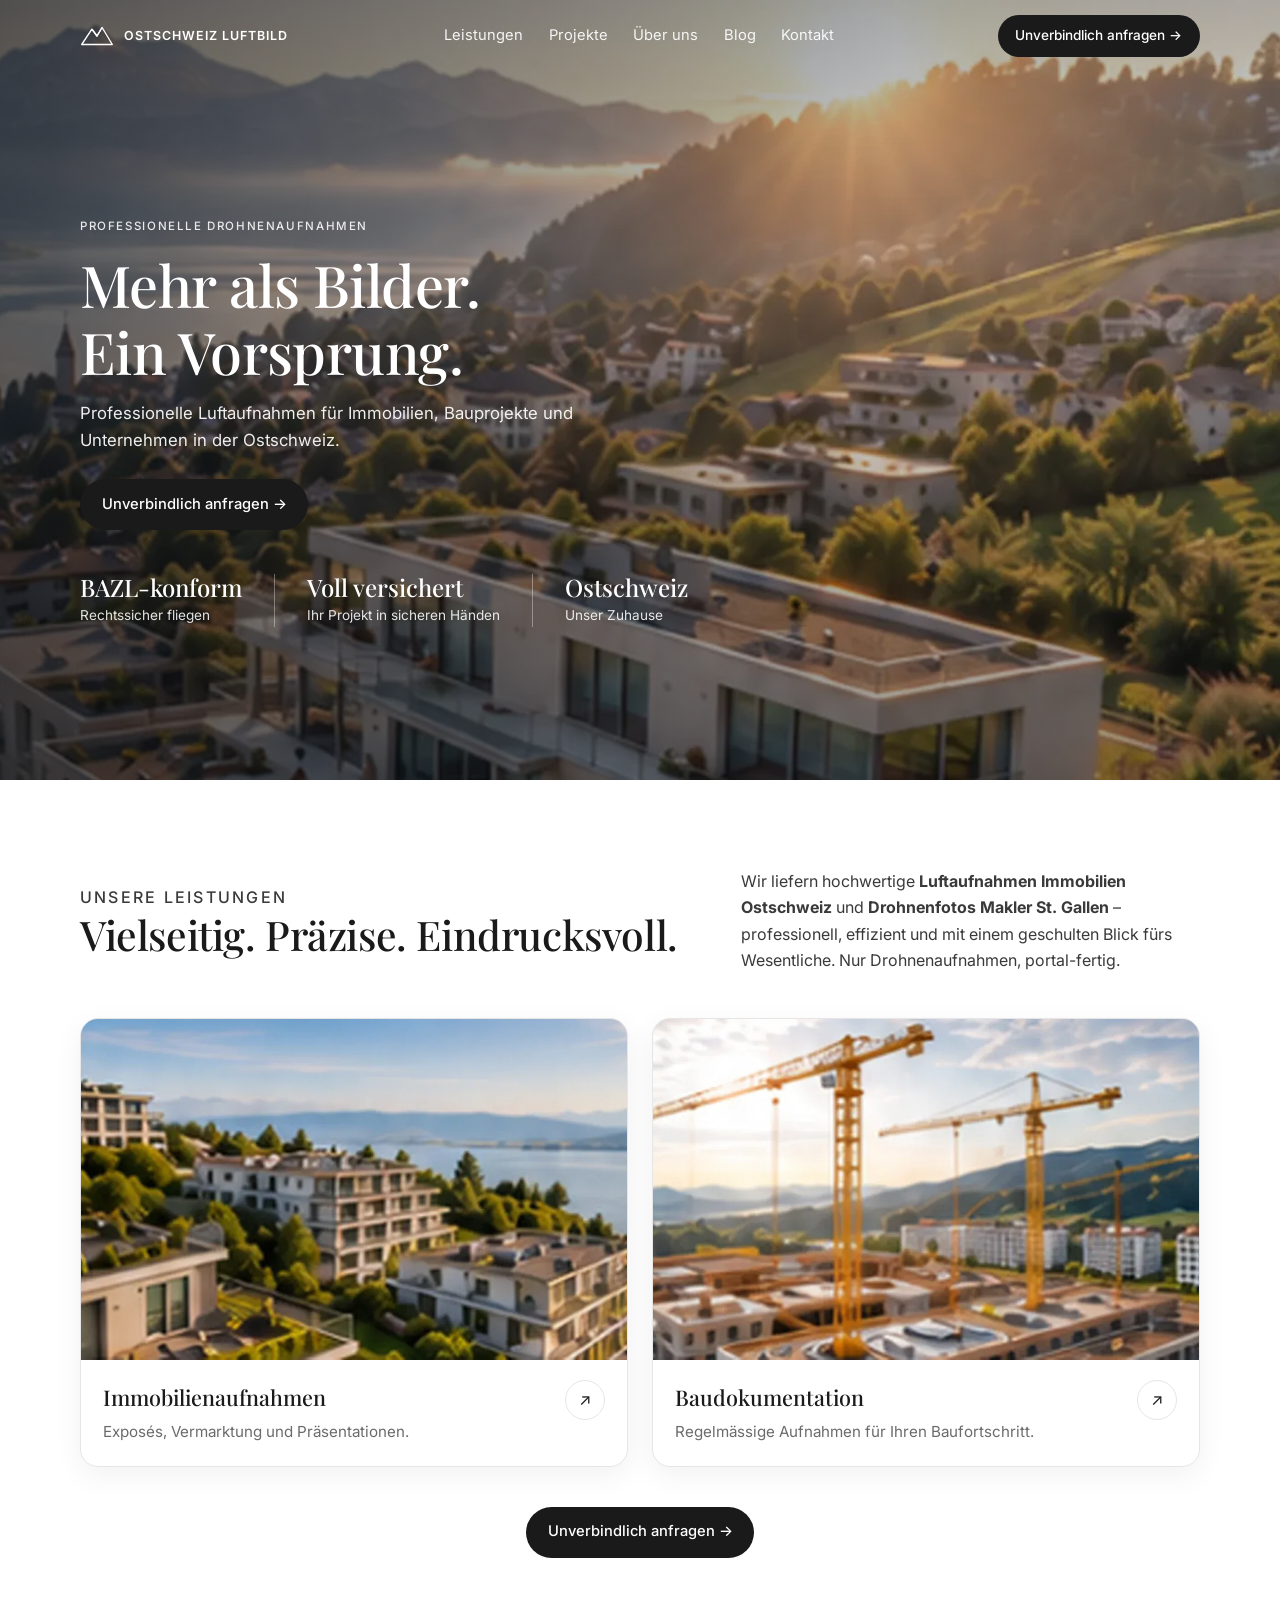
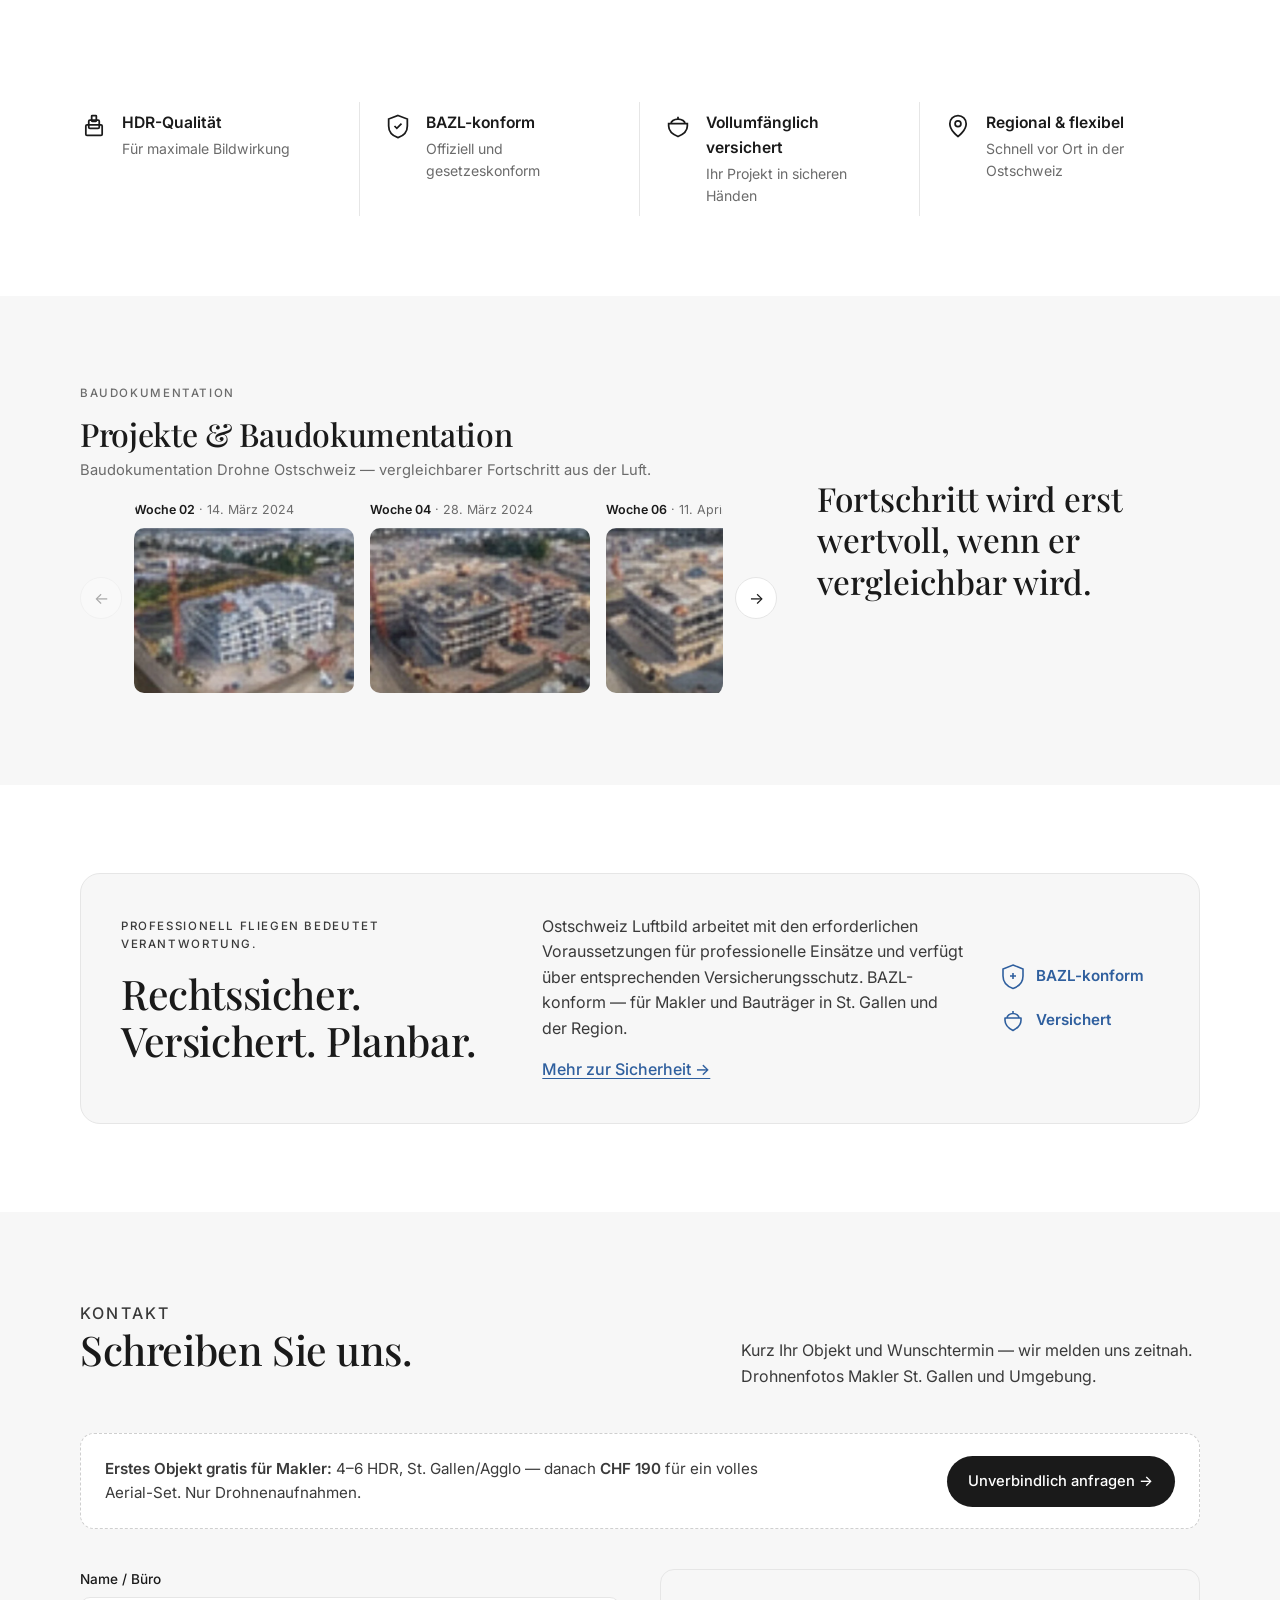
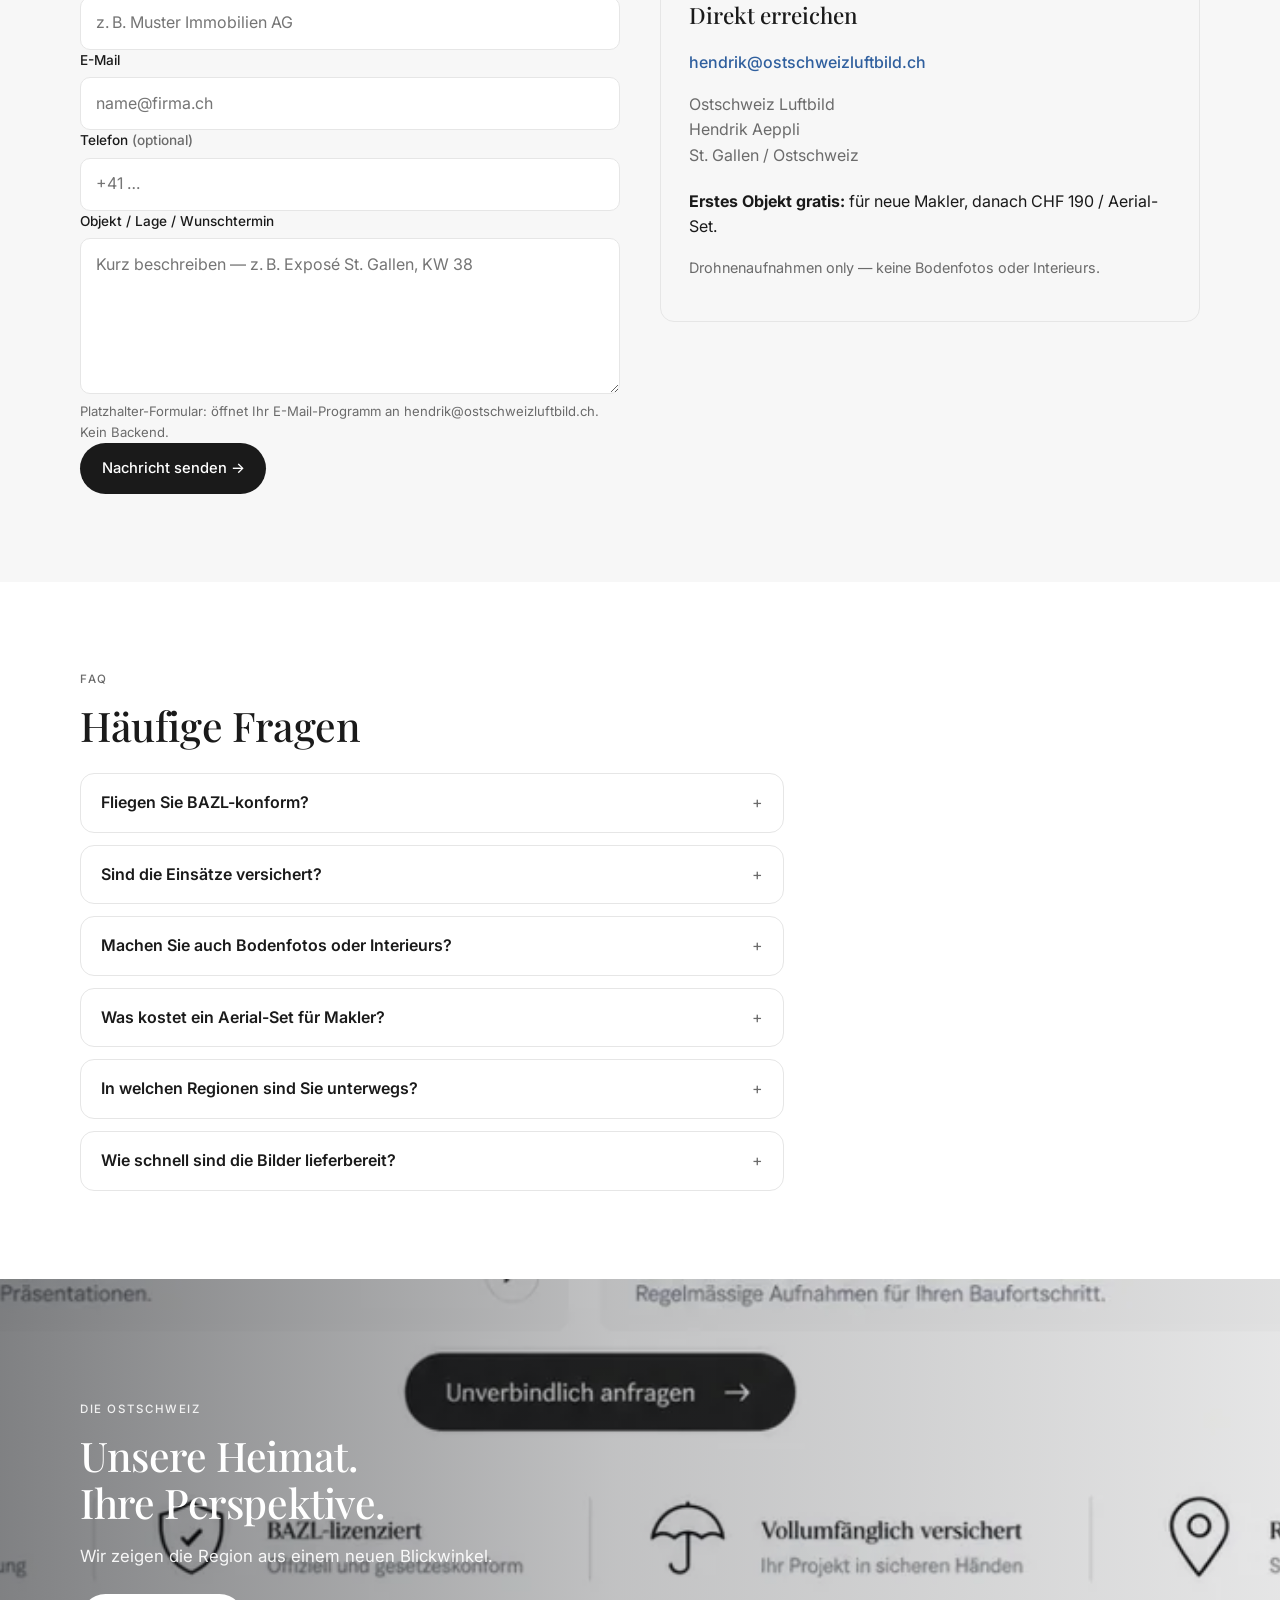
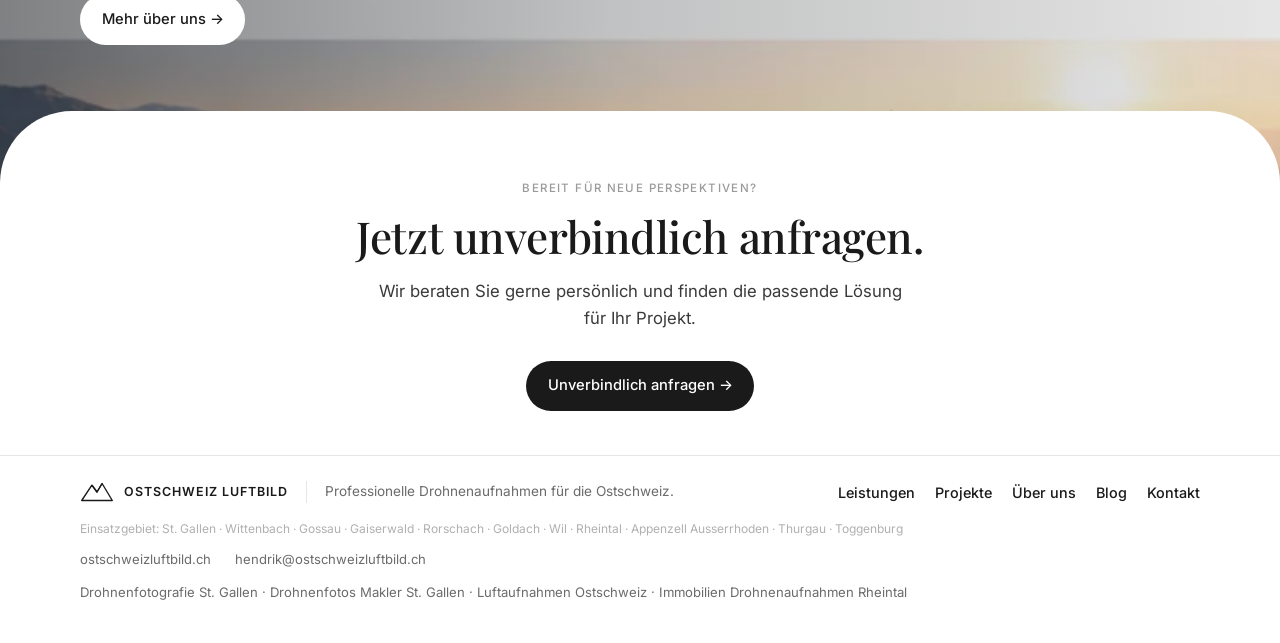
==== commit a8cca30e: "Harden technical SEO, a11y, and image performance Remove unused hreflang, add LocalBusiness JSON-LD " ====
--- a/index.html
+++ b/index.html
@@ -6,9 +6,6 @@
   <title>Drohnenfotografie St. Gallen | Ostschweiz Luftbild</title>
   <meta name="description" content="Professionelle Drohnenaufnahmen für Makler &amp; Bauprojekte in St. Gallen und der Ostschweiz. BAZL-konform, versichert, portal-fertig.">
   <link rel="canonical" href="https://ostschweizluftbild.ch/">
-  <link rel="alternate" hreflang="de-CH" href="https://ostschweizluftbild.ch/">
-  <link rel="alternate" hreflang="de" href="https://ostschweizluftbild.ch/">
-  <link rel="alternate" hreflang="x-default" href="https://ostschweizluftbild.ch/">
   <meta name="robots" content="index,follow,max-image-preview:large">
   <meta name="author" content="Ostschweiz Luftbild · Hendrik Aeppli">
   <meta name="geo.region" content="CH-SG">
@@ -38,7 +35,7 @@
   <script type="application/ld+json">
   {
     "@context": "https://schema.org",
-    "@type": "ProfessionalService",
+    "@type": ["LocalBusiness", "ProfessionalService"],
     "@id": "https://ostschweizluftbild.ch/#business",
     "name": "Ostschweiz Luftbild",
     "alternateName": "Ostschweiz Luftbild — Drohnenfotografie St. Gallen",
@@ -216,11 +213,12 @@
   </script>
 </head>
 <body>
-  <!-- Images: crops from design/homepage-mockup-v2.png → assets/from-mockup/. Hero = mockup lakeside crop (no high-res free St. Gallen aerial used). -->
+  <a class="skip-link" href="#inhalt">Zum Inhalt springen</a>
+<!-- Images: crops from design/homepage-mockup-v2.png → assets/from-mockup/. Hero = mockup lakeside crop (no high-res free St. Gallen aerial used). -->
 
   <header class="site-header">
     <div class="container nav">
-      <a class="logo" href="#top" aria-label="Ostschweiz Luftbild — Startseite">
+      <a class="logo" href="#inhalt" aria-label="Ostschweiz Luftbild — Startseite">
         <svg viewBox="0 0 40 28" fill="none" aria-hidden="true"><path d="M2 24 L14 6 L20 14 L26 4 L38 24 Z" stroke="currentColor" stroke-width="1.6" stroke-linejoin="round"/><path d="M14 6 L20 14 L26 4" stroke="currentColor" stroke-width="1.6" stroke-linejoin="round"/></svg>
         <span>Ostschweiz Luftbild</span>
       </a>
@@ -236,7 +234,7 @@
     </div>
   </header>
 
-  <main id="top">
+  <main id="inhalt" tabindex="-1">
     <section class="hero" aria-label="Hero">
       <div class="hero__media">
         <picture>
@@ -491,7 +489,7 @@
       <div class="heimat__media">
         <picture>
           <source type="image/webp" srcset="assets/from-mockup/heimat.webp">
-          <img src="assets/from-mockup/heimat.jpg" alt="Luftaufnahme Ostschweizer Berglandschaft mit Bergstation im Abendlicht" width="1920" height="640" loading="lazy" decoding="async">
+          <img src="assets/from-mockup/heimat.jpg" alt="Luftaufnahme Ostschweizer Berglandschaft mit Bergstation im Abendlicht" width="1122" height="280" loading="lazy" decoding="async">
         </picture>
       </div>
       <div class="container heimat__content">
@@ -518,7 +516,7 @@
     <div class="container">
       <div class="footer-row">
         <div class="footer-brand">
-          <a class="logo" href="#top">
+          <a class="logo" href="#inhalt">
             <svg viewBox="0 0 40 28" fill="none" aria-hidden="true"><path d="M2 24 L14 6 L20 14 L26 4 L38 24 Z" stroke="currentColor" stroke-width="1.6" stroke-linejoin="round"/><path d="M14 6 L20 14 L26 4" stroke="currentColor" stroke-width="1.6" stroke-linejoin="round"/></svg>
             <span>Ostschweiz Luftbild</span>
           </a>
--- a/styles.css
+++ b/styles.css
@@ -39,6 +39,28 @@
 :focus-visible {
   outline: 2px solid var(--accent);
   outline-offset: 3px;
+}
+
+/* Skip link (a11y) */
+.skip-link {
+  position: absolute;
+  left: 1rem;
+  top: -4rem;
+  z-index: 10000;
+  padding: .65rem 1rem;
+  background: var(--ink);
+  color: #fff;
+  border-radius: 8px;
+  font-weight: 500;
+  font-size: .9rem;
+  transition: top .15s ease;
+}
+.skip-link:focus,
+.skip-link:focus-visible {
+  top: 1rem;
+  outline: 2px solid var(--accent);
+  outline-offset: 3px;
+  opacity: 1;
 }
 
 /* Typography */
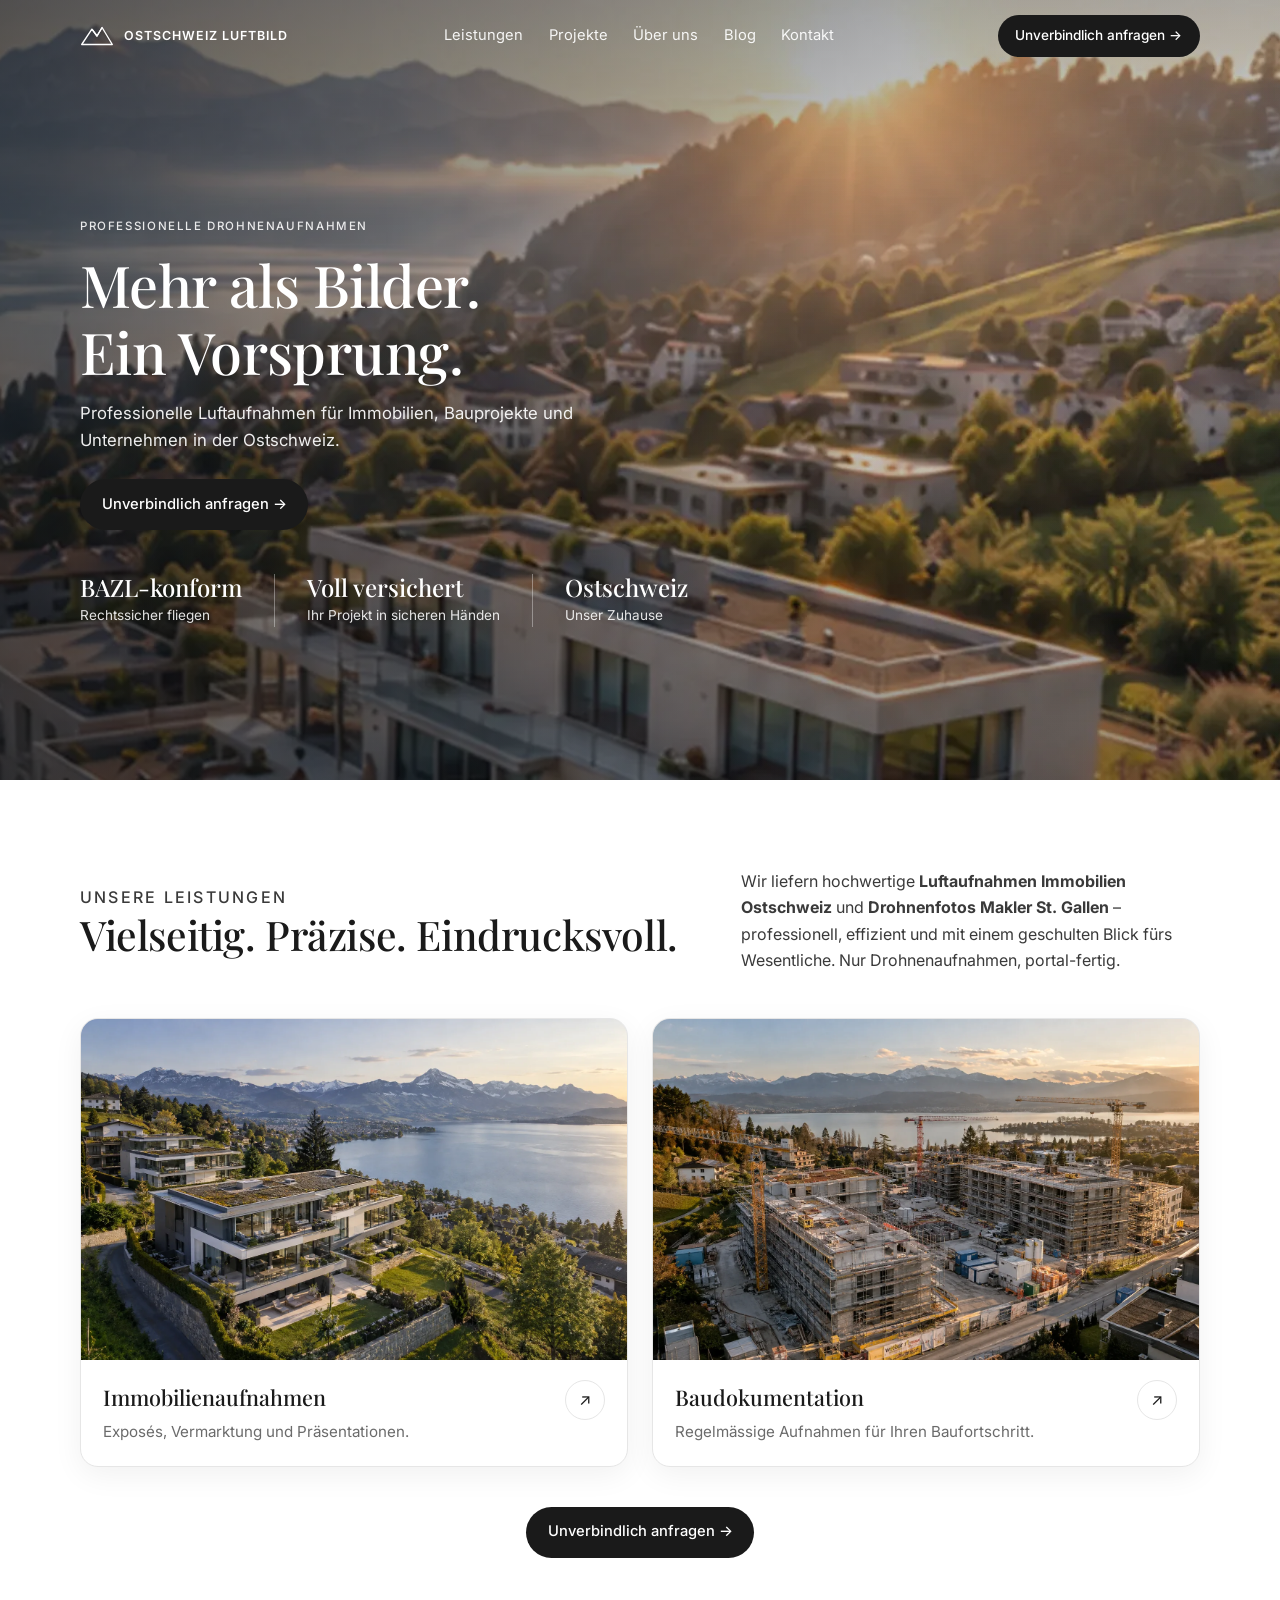
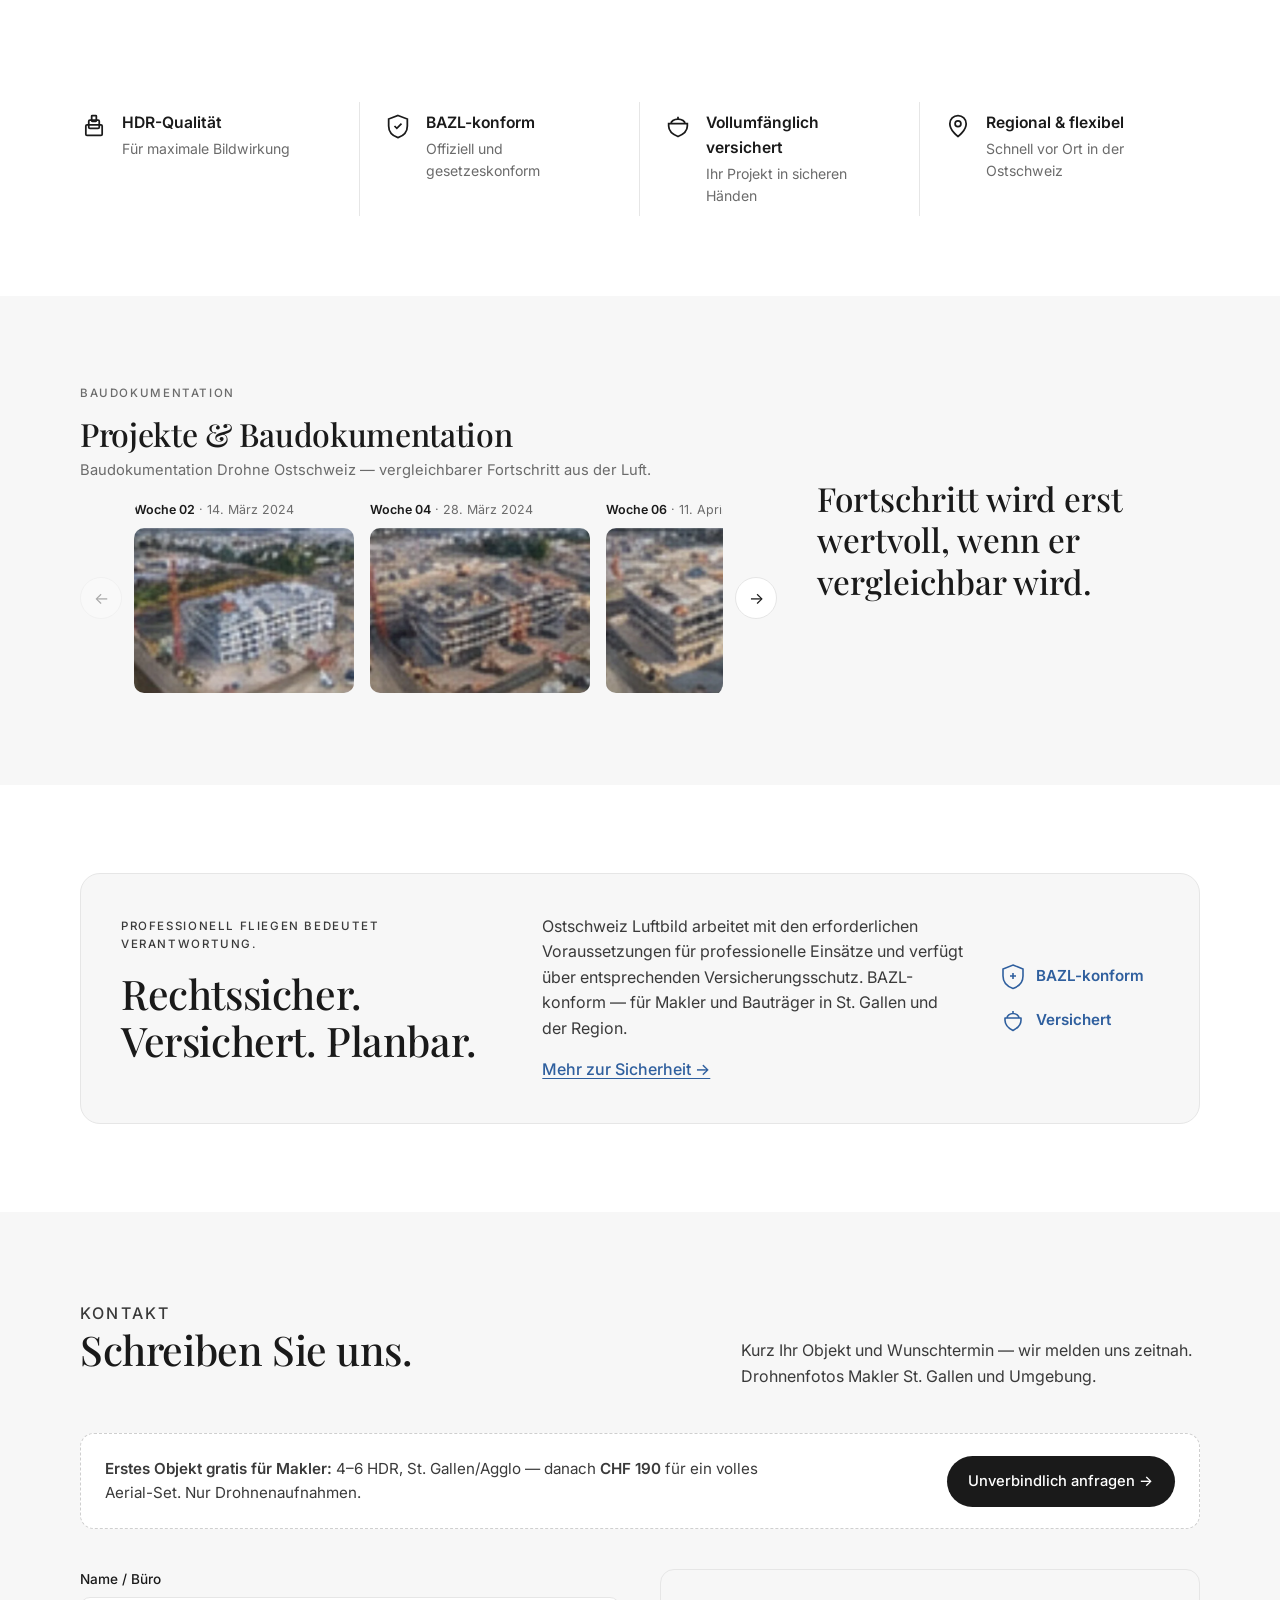
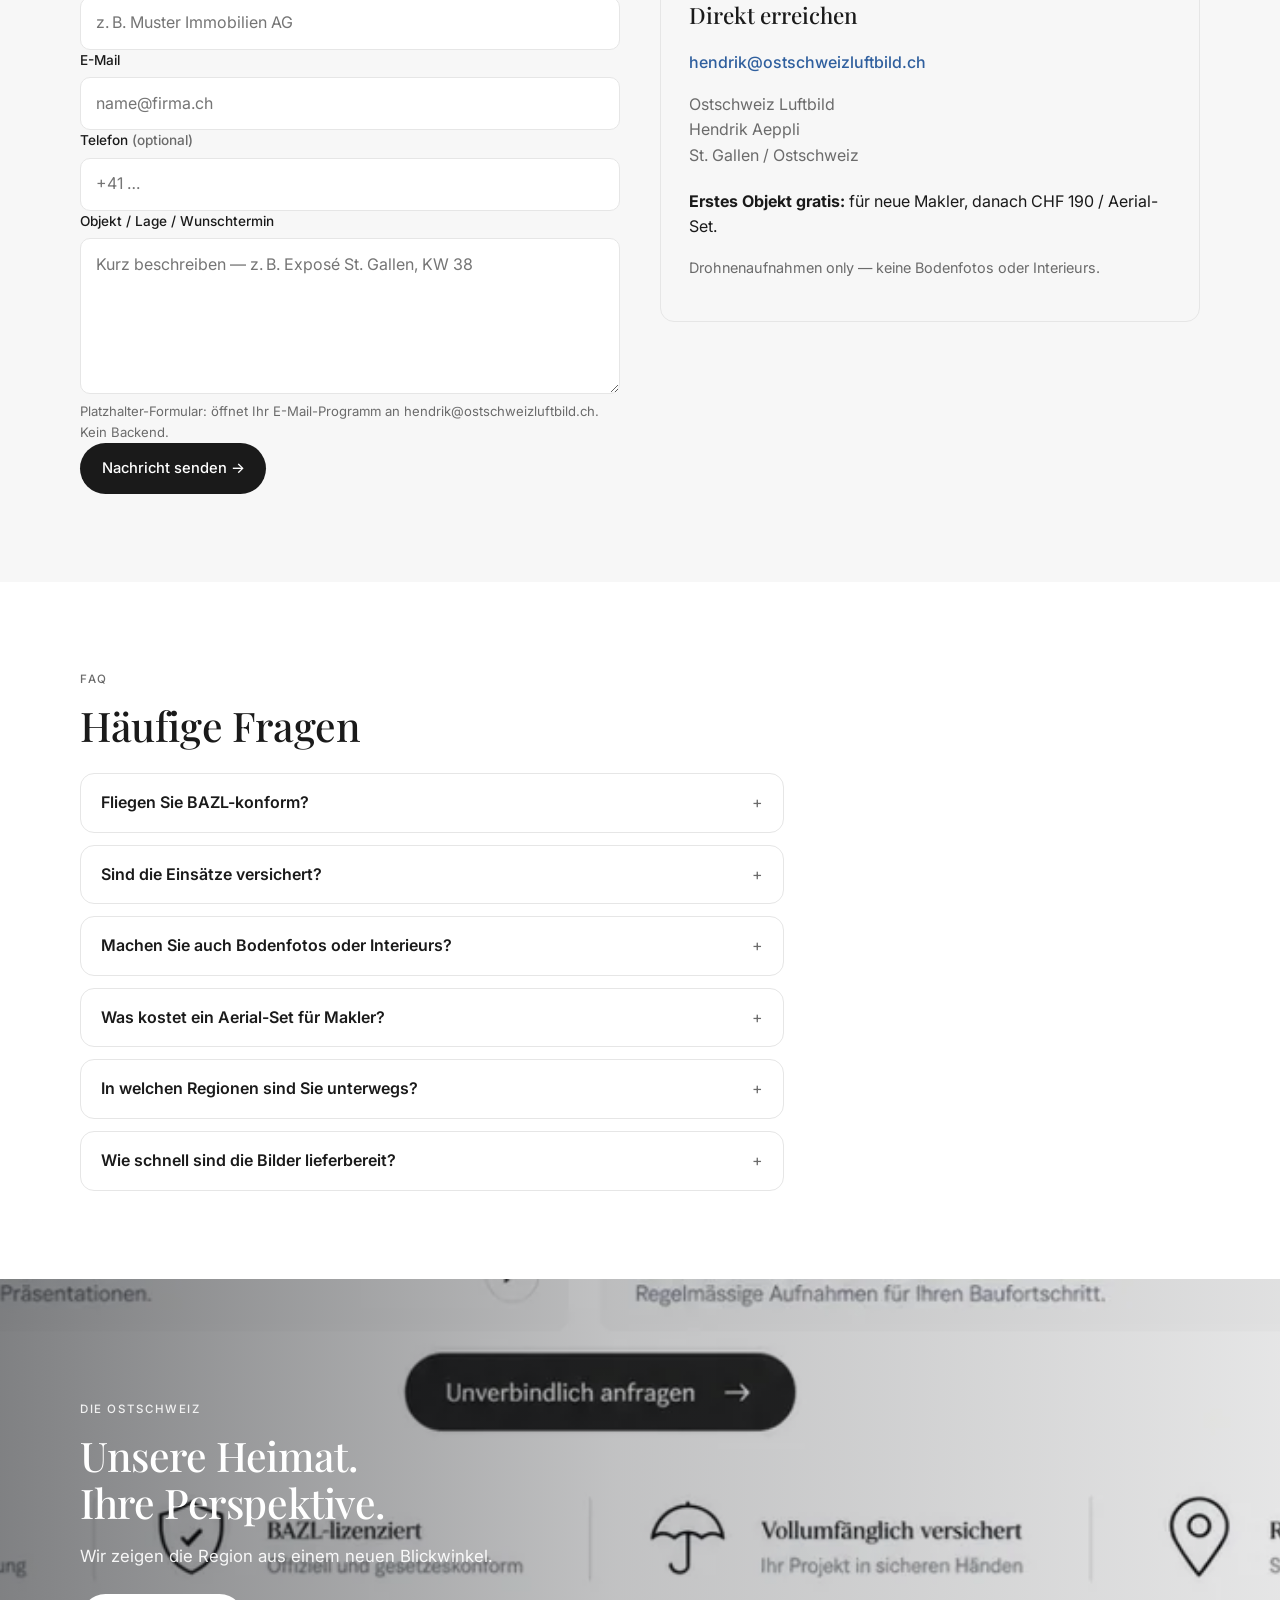
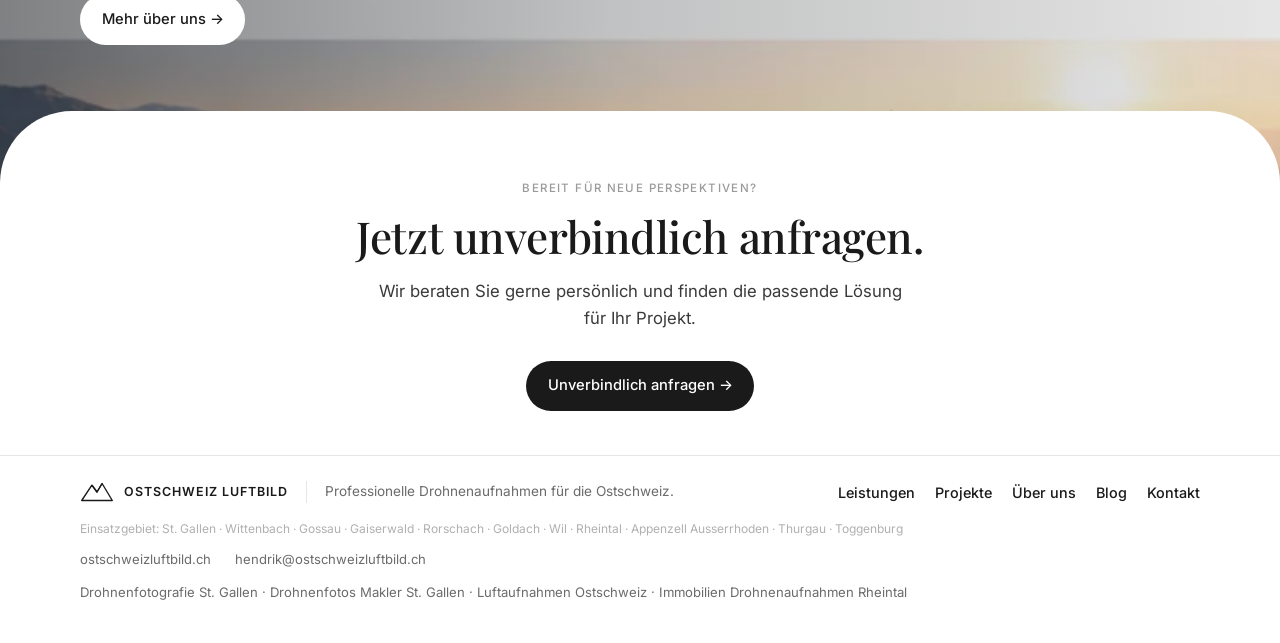
==== commit 57c0f69f: "Replace Immobilien and Baudoku card images with high-quality stills" ====
--- a/index.html
+++ b/index.html
@@ -270,7 +270,7 @@
             <div class="card__media">
               <picture>
                 <source type="image/webp" srcset="assets/from-mockup/card-immobilien.webp">
-                <img src="assets/from-mockup/card-immobilien.jpg" alt="Luftaufnahme moderner Wohnbauten am See — Immobilienaufnahmen St. Gallen" width="1920" height="579" loading="lazy" decoding="async">
+                <img src="assets/from-mockup/card-immobilien.jpg" alt="Luftaufnahme moderner Wohnbauten am See — Immobilienaufnahmen St. Gallen" width="1672" height="941" loading="lazy" decoding="async">
               </picture>
             </div>
             <div class="card__body">
@@ -285,7 +285,7 @@
             <div class="card__media">
               <picture>
                 <source type="image/webp" srcset="assets/from-mockup/card-baudoku.webp">
-                <img src="assets/from-mockup/card-baudoku.jpg" alt="Luftaufnahme Baustelle mit Kränen — Baudokumentation Drohne Ostschweiz" width="1920" height="579" loading="lazy" decoding="async">
+                <img src="assets/from-mockup/card-baudoku.jpg" alt="Luftaufnahme Baustelle mit Kränen — Baudokumentation Drohne Ostschweiz" width="1672" height="941" loading="lazy" decoding="async">
               </picture>
             </div>
             <div class="card__body">
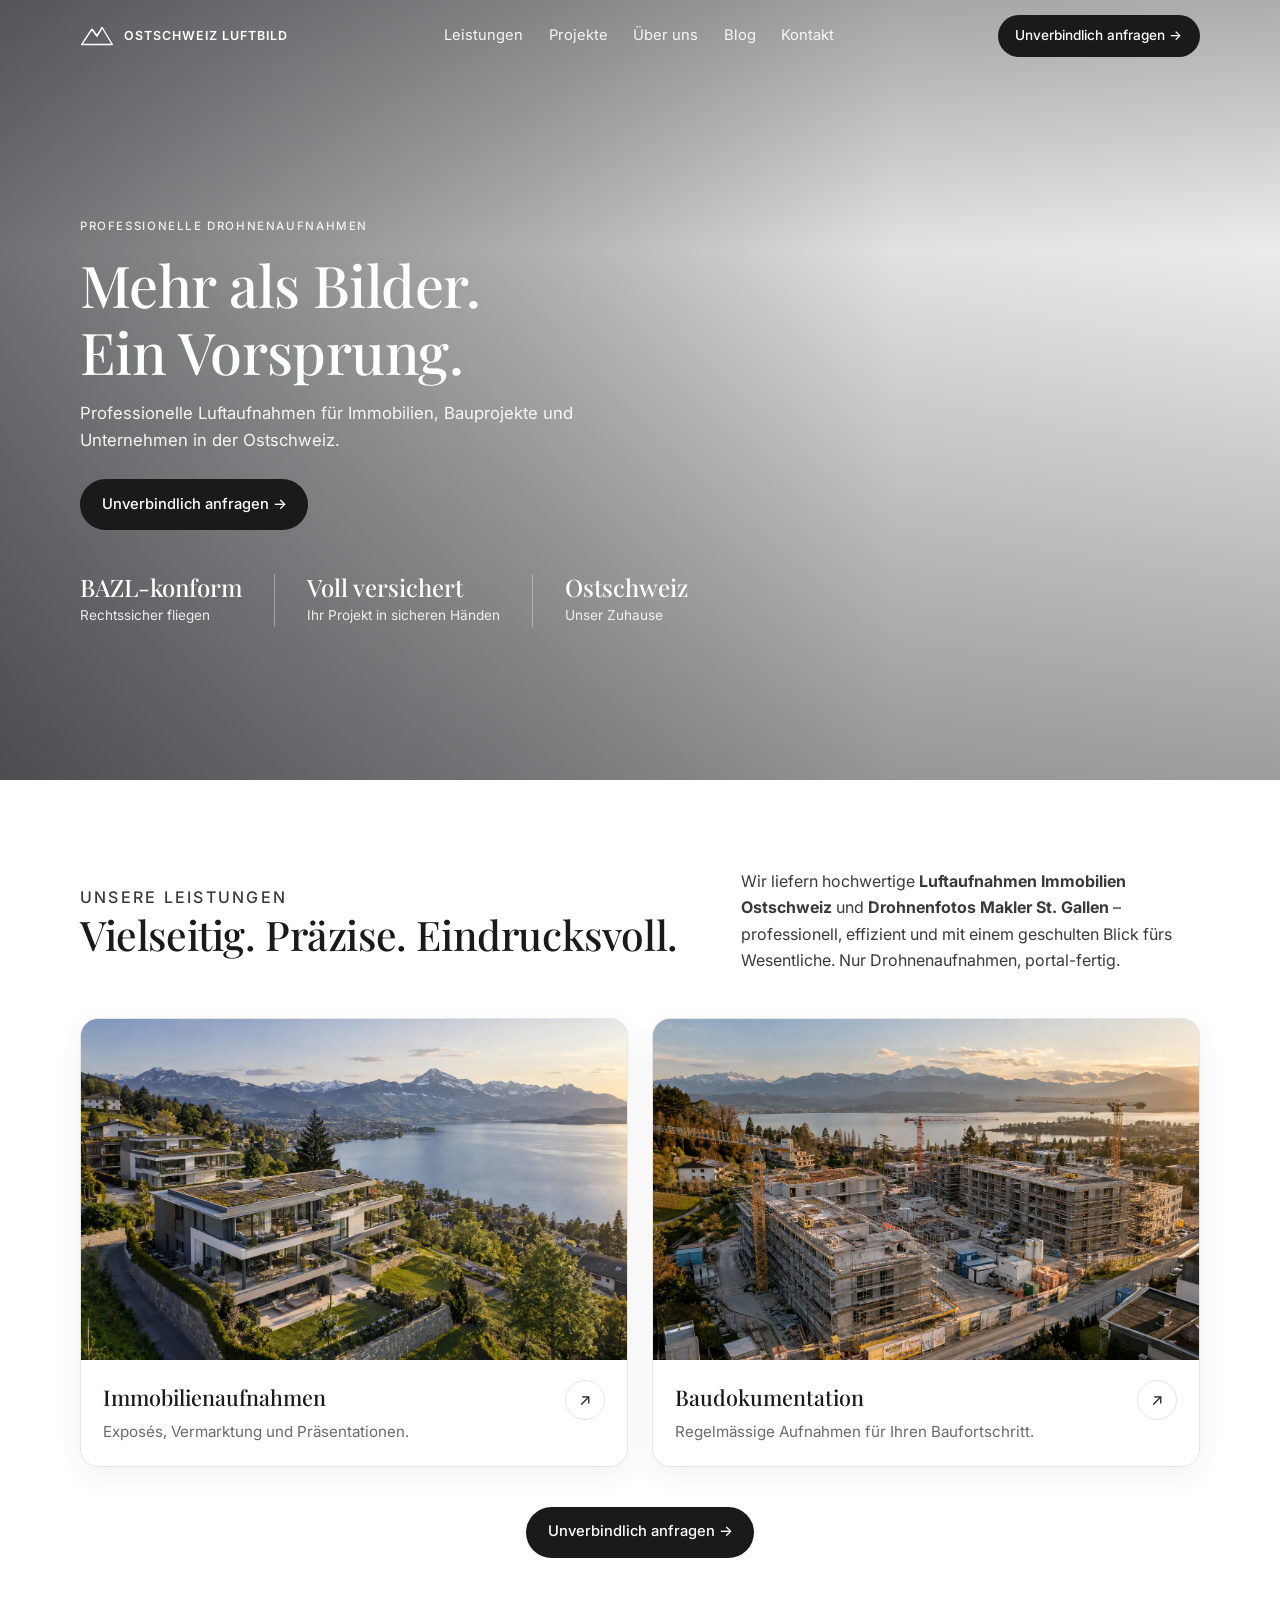
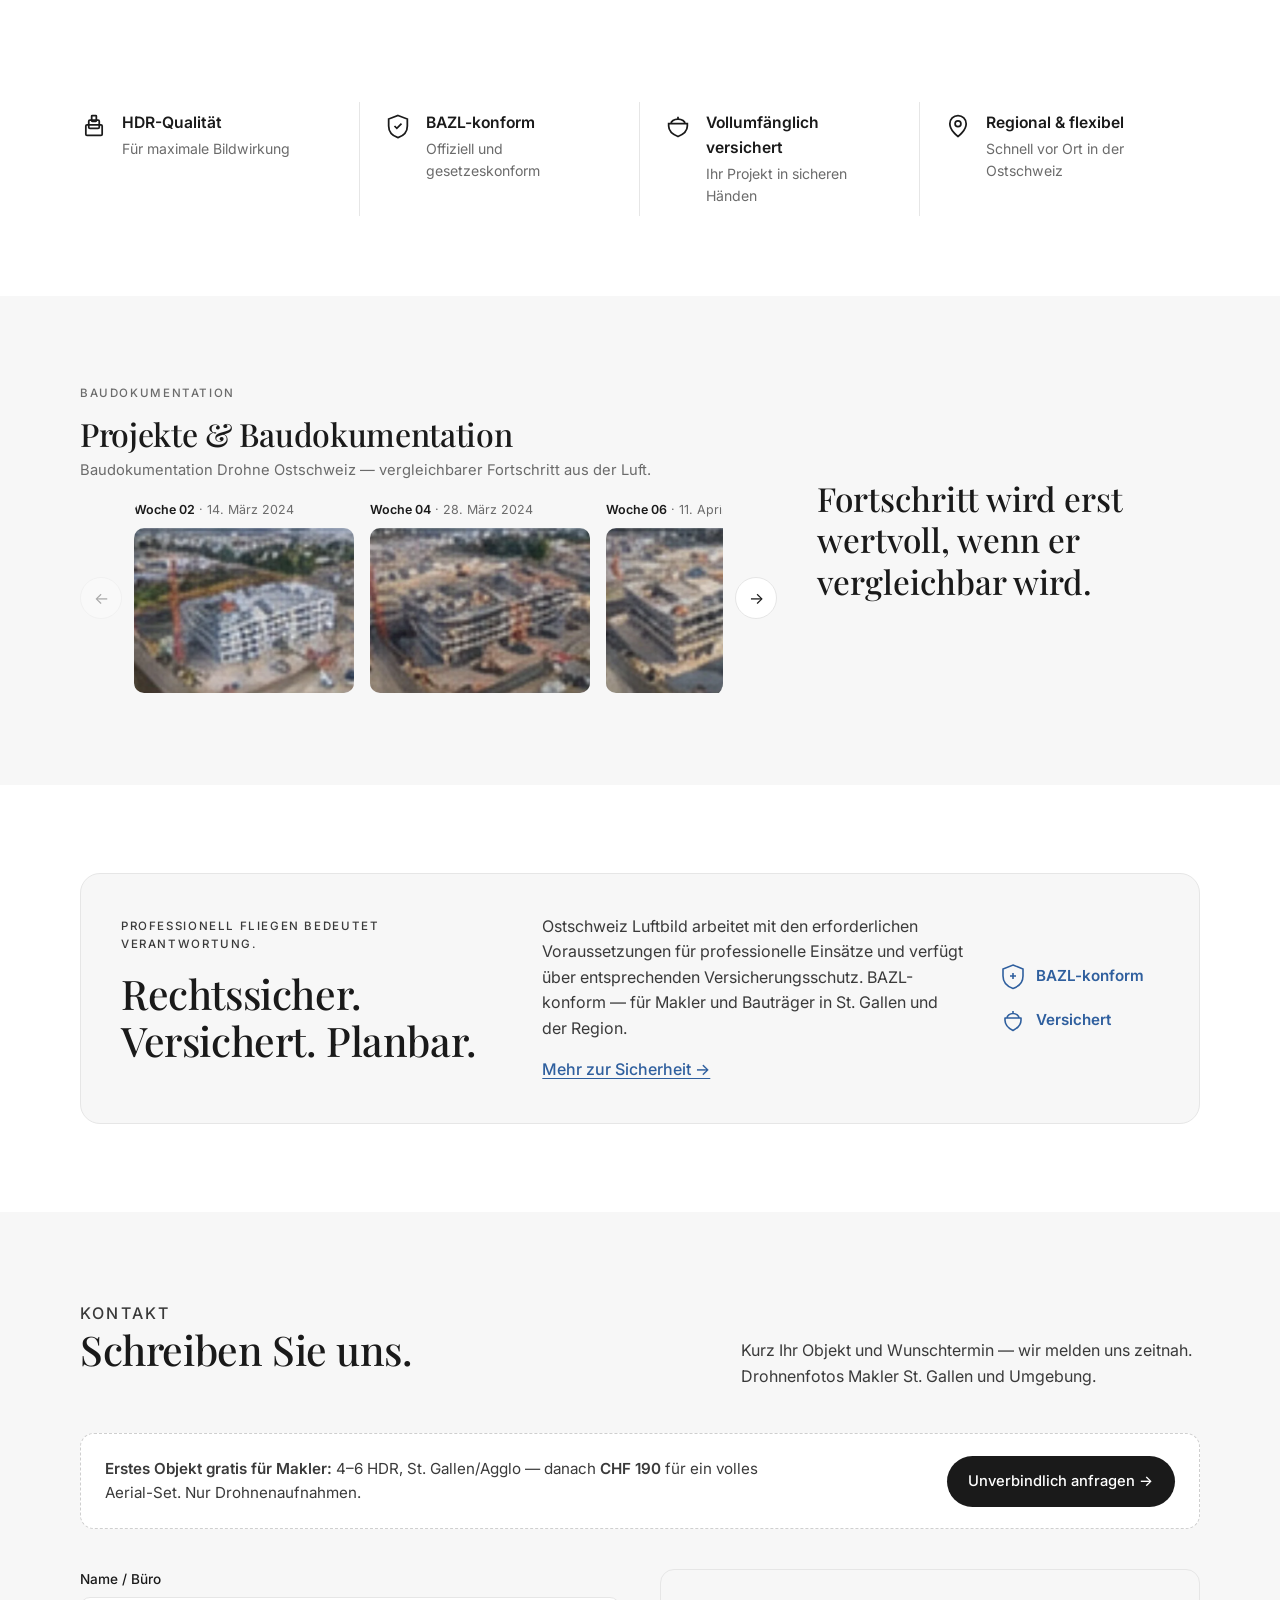
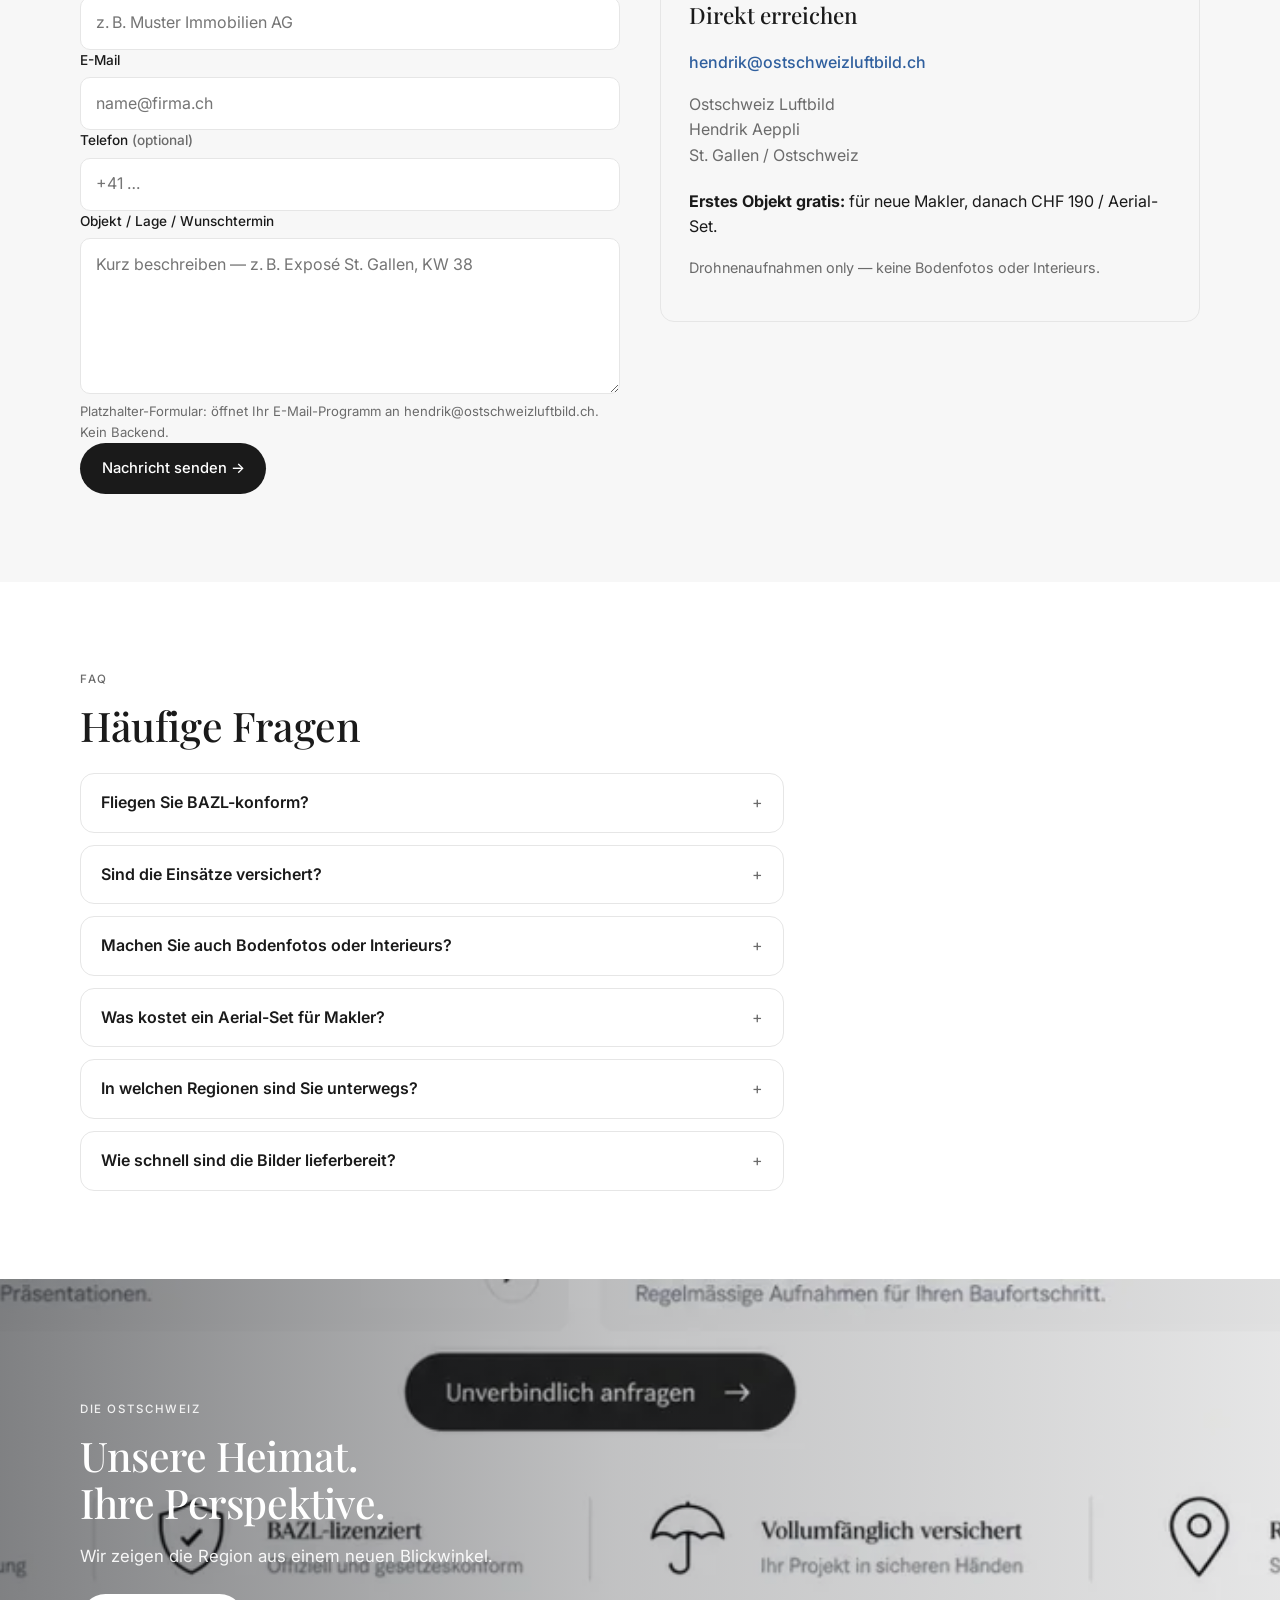
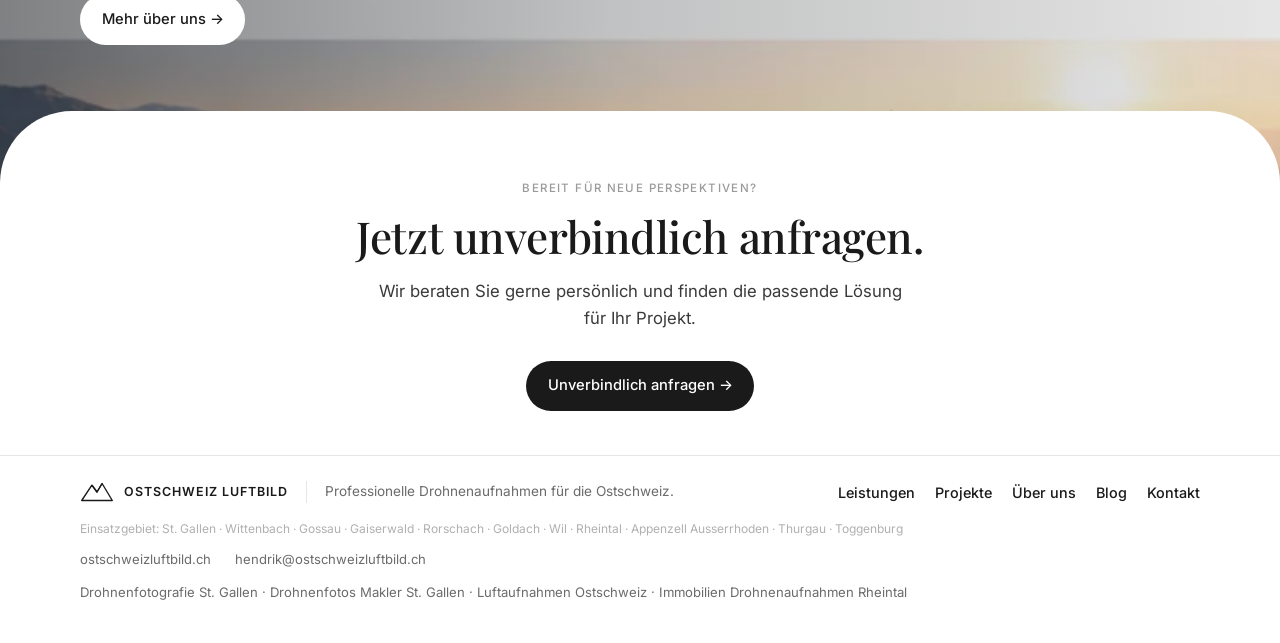
==== commit e8443740: "Swap hero for responsive desktop landscape and mobile portrait stills" ====
--- a/index.html
+++ b/index.html
@@ -238,8 +238,10 @@
     <section class="hero" aria-label="Hero">
       <div class="hero__media">
         <picture>
+          <source media="(max-width: 767px)" type="image/webp" srcset="assets/from-mockup/hero-mobile.webp">
+          <source media="(max-width: 767px)" type="image/jpeg" srcset="assets/from-mockup/hero-mobile.jpg">
           <source type="image/webp" srcset="assets/from-mockup/hero.webp">
-          <img src="assets/from-mockup/hero.jpg" alt="Luftaufnahme von Wohnbauten am See bei Sonnenuntergang — Drohnenfotografie St. Gallen und Ostschweiz" width="1920" height="860" fetchpriority="high" decoding="async">
+          <img src="assets/from-mockup/hero.jpg" alt="Luftaufnahme von Wohnbauten am See bei Sonnenuntergang — Drohnenfotografie St. Gallen und Ostschweiz" width="1672" height="942" fetchpriority="high" decoding="async">
         </picture>
       </div>
       <div class="hero__content">
--- a/styles.css
+++ b/styles.css
@@ -175,7 +175,12 @@
 .hero__media img {
   width: 100%; height: 100%;
   object-fit: cover;
-  object-position: 72% center; /* keep luxury apartments / lake on the right as in mockup */
+  object-position: 78% 55%; /* desktop: apartments + lake on the right */
+}
+@media (max-width: 767px) {
+  .hero__media img {
+    object-position: center 42%; /* mobile portrait: keep building + lake stacked */
+  }
 }
 .hero__media::after {
   content: "";
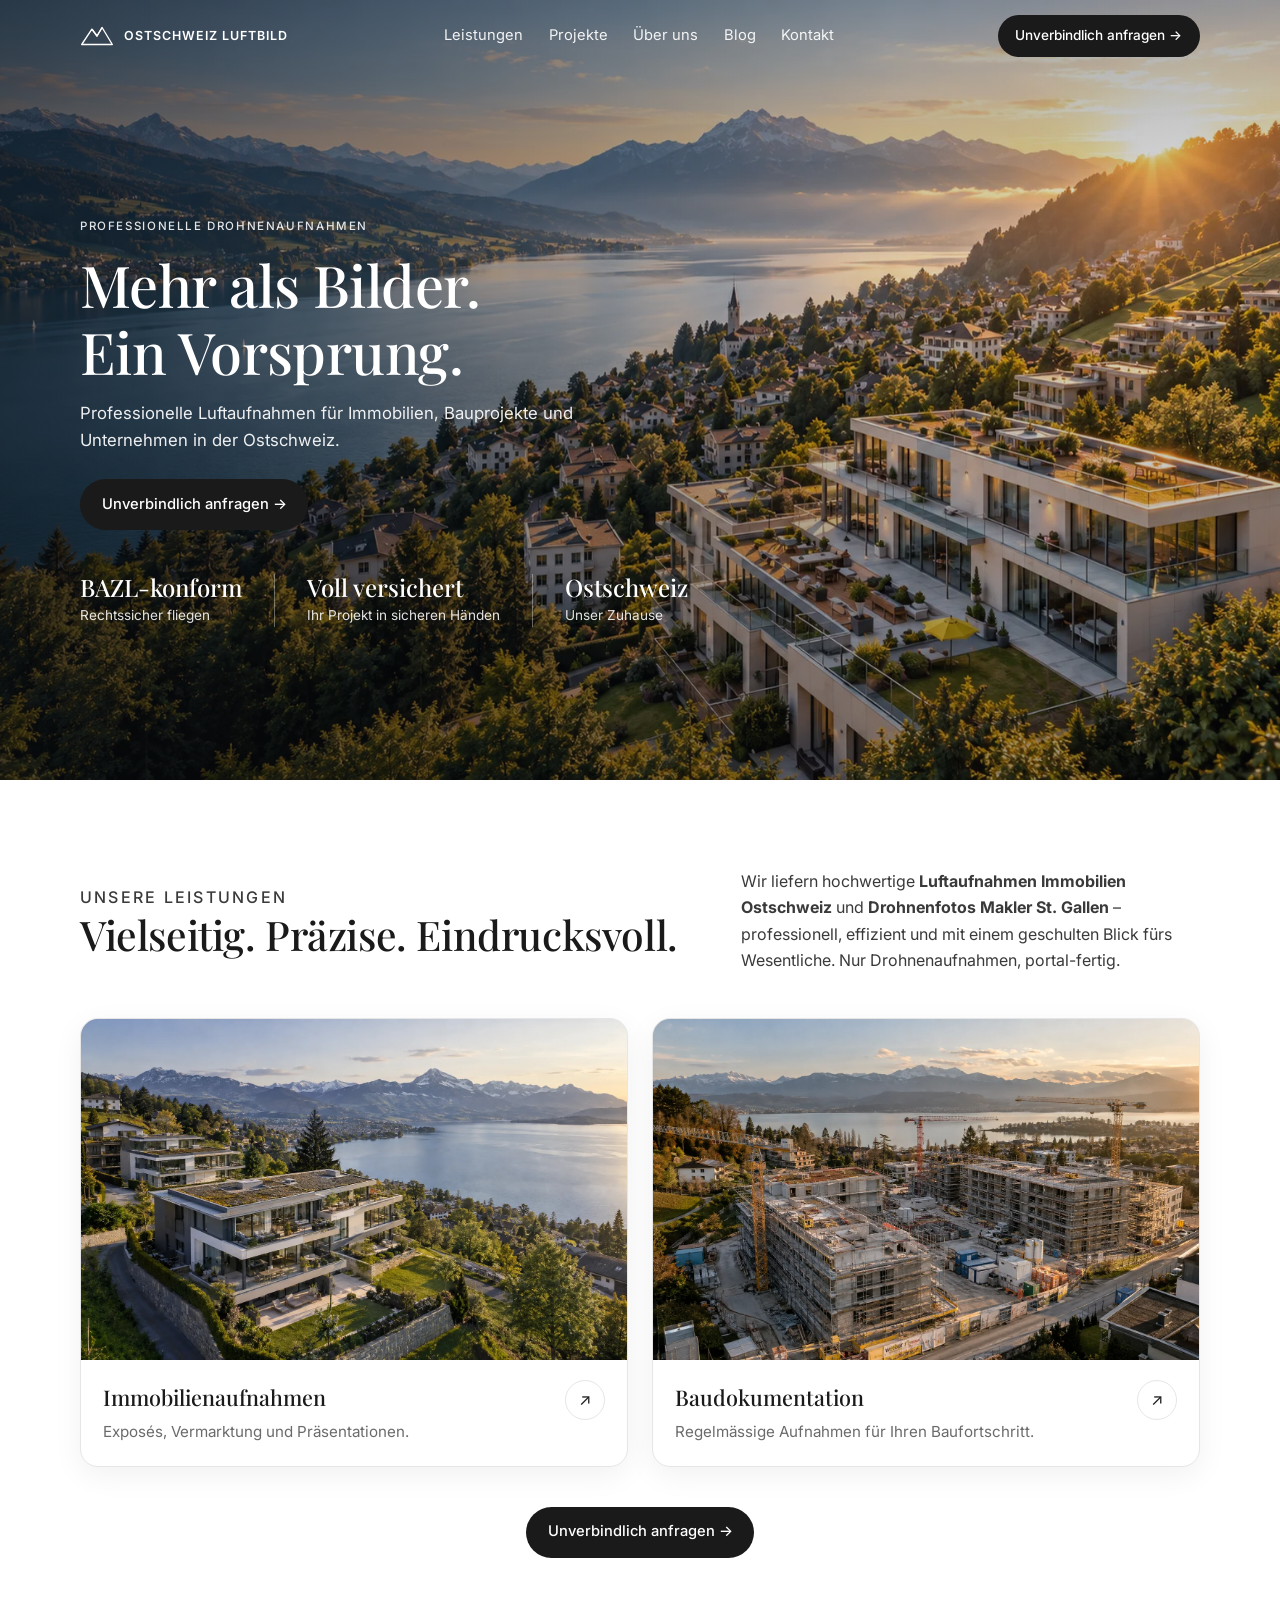
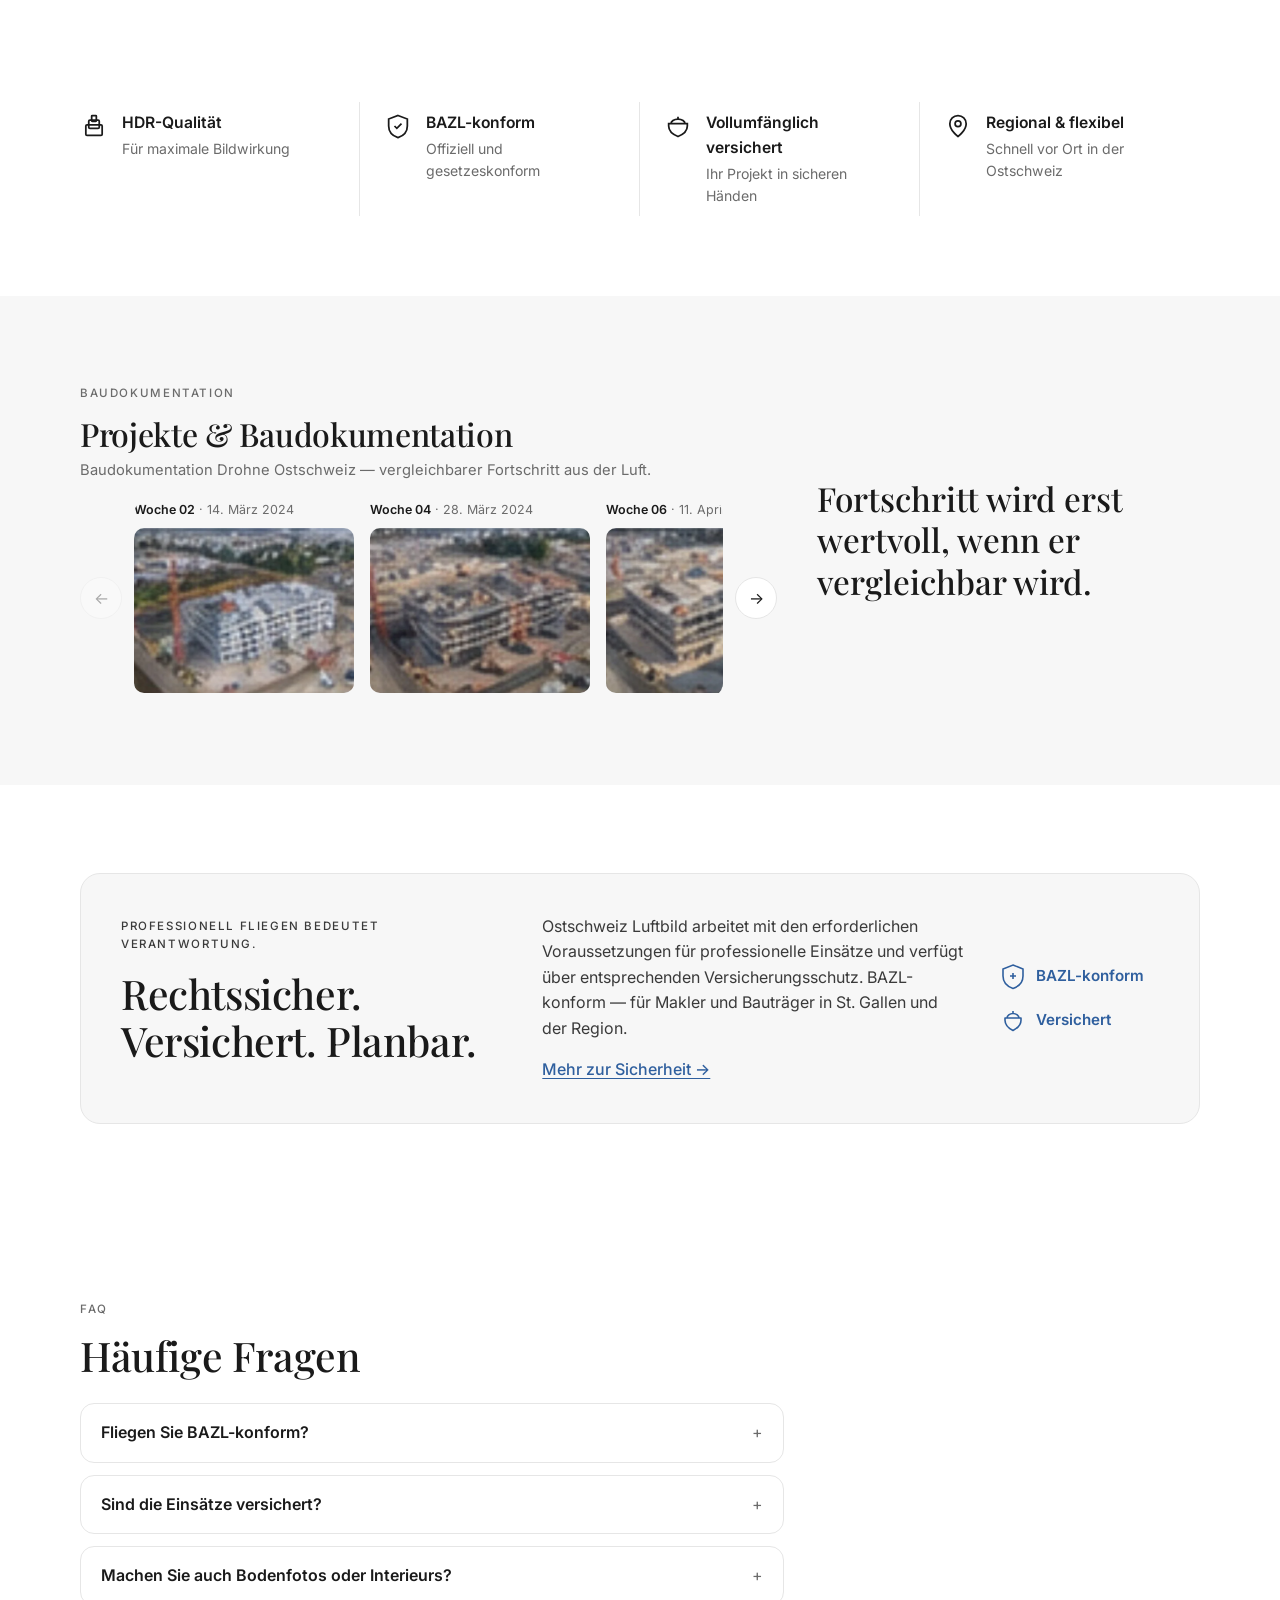
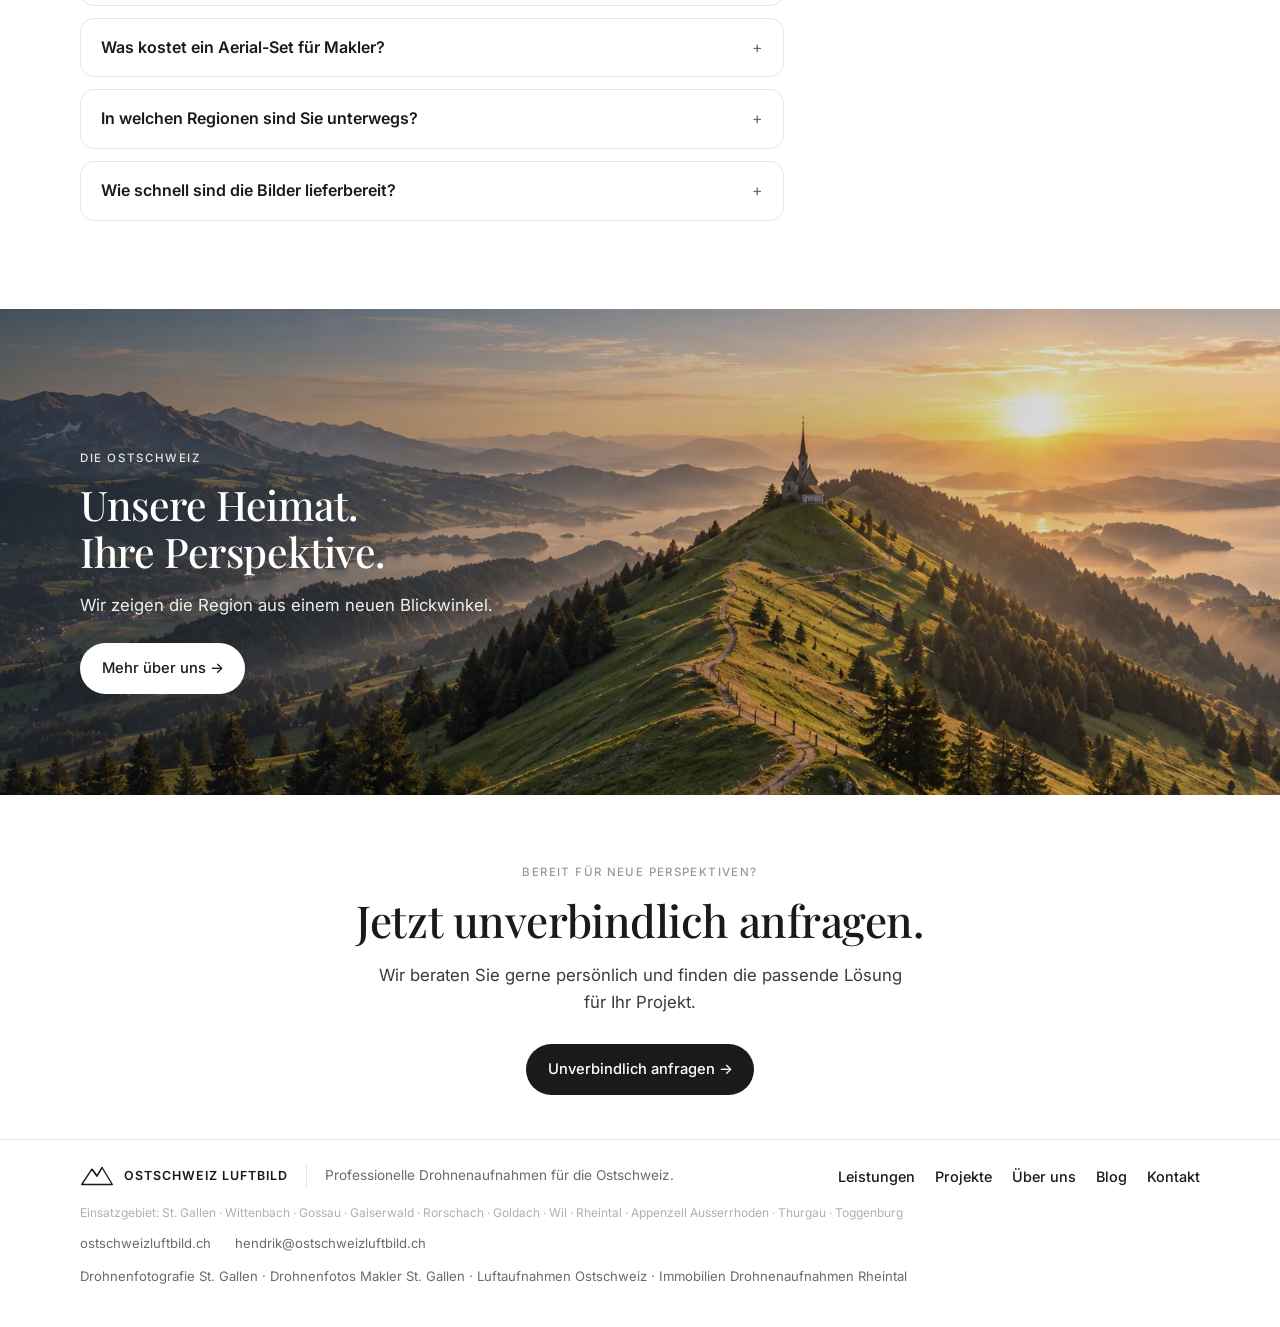
==== commit d7e82b9b: "Move contact form to /kontakt.html; full-bleed bottom CTA with new Heimat still" ====
--- a/index.html
+++ b/index.html
@@ -150,7 +150,7 @@
         "@type": "ListItem",
         "position": 4,
         "name": "Kontakt",
-        "item": "https://ostschweizluftbild.ch/#kontakt"
+        "item": "https://ostschweizluftbild.ch/kontakt.html"
       }
     ]
   }
@@ -228,9 +228,9 @@
         <li><a href="#projekte">Projekte</a></li>
         <li><a href="#ueber-uns">Über uns</a></li>
         <li><a href="blog/">Blog</a></li>
-        <li><a href="#kontakt">Kontakt</a></li>
+        <li><a href="kontakt.html">Kontakt</a></li>
       </ul>
-      <a class="btn btn--dark btn--nav nav-cta" href="#kontakt">Unverbindlich anfragen →</a>
+      <a class="btn btn--dark btn--nav nav-cta" href="kontakt.html">Unverbindlich anfragen →</a>
     </div>
   </header>
 
@@ -248,7 +248,7 @@
         <p class="eyebrow">Professionelle Drohnenaufnahmen</p>
         <h1>Mehr als Bilder.<br>Ein Vorsprung.</h1>
         <p class="lead">Professionelle Luftaufnahmen für Immobilien, Bauprojekte und Unternehmen in der Ostschweiz.</p>
-        <a class="btn btn--dark" href="#kontakt">Unverbindlich anfragen →</a>
+        <a class="btn btn--dark" href="kontakt.html">Unverbindlich anfragen →</a>
         <!-- Soft trust only — no fake project counts -->
         <div class="hero-stats" role="list">
           <div class="hero-stat" role="listitem"><strong>BAZL-konform</strong><span>Rechtssicher fliegen</span></div>
@@ -268,7 +268,7 @@
           <p>Wir liefern hochwertige <strong>Luftaufnahmen Immobilien Ostschweiz</strong> und <strong>Drohnenfotos Makler St. Gallen</strong> – professionell, effizient und mit einem geschulten Blick fürs Wesentliche. Nur Drohnenaufnahmen, portal-fertig.</p>
         </div>
         <div class="cards">
-          <a class="card" href="#kontakt" aria-label="Immobilienaufnahmen anfragen">
+          <a class="card" href="kontakt.html" aria-label="Immobilienaufnahmen anfragen">
             <div class="card__media">
               <picture>
                 <source type="image/webp" srcset="assets/from-mockup/card-immobilien.webp">
@@ -300,7 +300,7 @@
           </a>
         </div>
         <div class="section-cta">
-          <a class="btn btn--dark" href="#kontakt">Unverbindlich anfragen →</a>
+          <a class="btn btn--dark" href="kontakt.html">Unverbindlich anfragen →</a>
         </div>
       </div>
     </section>
@@ -408,53 +408,6 @@
       </div>
     </section>
 
-    <section class="section section--soft" id="kontakt" aria-labelledby="kontakt-title">
-      <div class="container">
-        <div class="section-head">
-          <div>
-            <p class="eyebrow">Kontakt</p>
-            <h2 id="kontakt-title">Schreiben Sie uns.</h2>
-          </div>
-          <p>Kurz Ihr Objekt und Wunschtermin — wir melden uns zeitnah. Drohnenfotos Makler St. Gallen und Umgebung.</p>
-        </div>
-
-        <div class="offer" id="angebot">
-          <p><strong>Erstes Objekt gratis für Makler:</strong> 4–6 HDR, St. Gallen/Agglo — danach <strong>CHF 190</strong> für ein volles Aerial-Set. Nur Drohnenaufnahmen.</p>
-          <a class="btn btn--dark" href="mailto:hendrik@ostschweizluftbild.ch">Unverbindlich anfragen →</a>
-        </div>
-
-        <div class="kontakt-grid">
-          <form action="mailto:hendrik@ostschweizluftbild.ch" method="get" enctype="text/plain">
-            <div class="field">
-              <label for="name">Name / Büro</label>
-              <input id="name" name="subject" type="text" autocomplete="organization" required placeholder="z. B. Muster Immobilien AG">
-            </div>
-            <div class="field">
-              <label for="email">E-Mail</label>
-              <input id="email" name="email" type="email" autocomplete="email" required placeholder="name@firma.ch">
-            </div>
-            <div class="field">
-              <label for="phone">Telefon <span class="muted">(optional)</span></label>
-              <input id="phone" name="phone" type="tel" autocomplete="tel" placeholder="+41 …">
-            </div>
-            <div class="field">
-              <label for="msg">Objekt / Lage / Wunschtermin</label>
-              <textarea id="msg" name="body" rows="5" required placeholder="Kurz beschreiben — z. B. Exposé St. Gallen, KW 38"></textarea>
-            </div>
-            <p class="form-note">Platzhalter-Formular: öffnet Ihr E-Mail-Programm an hendrik@ostschweizluftbild.ch. Kein Backend.</p>
-            <button class="btn btn--dark" type="submit">Nachricht senden →</button>
-          </form>
-          <aside class="contact-card">
-            <h3>Direkt erreichen</h3>
-            <p><a href="mailto:hendrik@ostschweizluftbild.ch">hendrik@ostschweizluftbild.ch</a></p>
-            <p class="muted" style="margin-top:1rem">Ostschweiz Luftbild<br>Hendrik Aeppli<br>St. Gallen / Ostschweiz</p>
-            <p style="margin-top:1.25rem"><strong>Erstes Objekt gratis:</strong> für neue Makler, danach CHF 190 / Aerial-Set.</p>
-            <p class="muted" style="margin-top:.75rem;font-size:.9rem">Drohnenaufnahmen only — keine Bodenfotos oder Interieurs.</p>
-          </aside>
-        </div>
-      </div>
-    </section>
-
     <section class="section" id="faq" aria-labelledby="faq-title">
       <div class="container">
         <p class="eyebrow">FAQ</p>
@@ -491,7 +444,7 @@
       <div class="heimat__media">
         <picture>
           <source type="image/webp" srcset="assets/from-mockup/heimat.webp">
-          <img src="assets/from-mockup/heimat.jpg" alt="Luftaufnahme Ostschweizer Berglandschaft mit Bergstation im Abendlicht" width="1122" height="280" loading="lazy" decoding="async">
+          <img src="assets/from-mockup/heimat.jpg" alt="Luftaufnahme Alpenkamm mit Kapelle im Abendlicht — Ostschweiz" width="2172" height="724" loading="lazy" decoding="async">
         </picture>
       </div>
       <div class="container heimat__content">
@@ -509,7 +462,7 @@
         <p class="eyebrow">Bereit für neue Perspektiven?</p>
         <h2 id="cta-title">Jetzt unverbindlich anfragen.</h2>
         <p class="lead">Wir beraten Sie gerne persönlich und finden die passende Lösung für Ihr Projekt.</p>
-        <a class="btn btn--dark" href="#kontakt">Unverbindlich anfragen →</a>
+        <a class="btn btn--dark" href="kontakt.html">Unverbindlich anfragen →</a>
       </div>
     </section>
 
@@ -529,7 +482,7 @@
           <li><a href="#projekte">Projekte</a></li>
           <li><a href="#ueber-uns">Über uns</a></li>
           <li><a href="blog/">Blog</a></li>
-          <li><a href="#kontakt">Kontakt</a></li>
+          <li><a href="kontakt.html">Kontakt</a></li>
         </ul>
       </div>
       <p class="footer-geo">Einsatzgebiet: St. Gallen · Wittenbach · Gossau · Gaiserwald · Rorschach · Goldach · Wil · Rheintal · Appenzell Ausserrhoden · Thurgau · Toggenburg</p>
--- a/styles.css
+++ b/styles.css
@@ -335,19 +335,20 @@
 /* Heimat band + closing sheet (mockup bottom) */
 .heimat {
   position: relative;
-  min-height: 520px;
+  min-height: min(62vh, 560px);
   display: flex;
   align-items: center;
   color: #fff;
-  overflow: visible;
+  overflow: hidden;
   z-index: 0;
   border: 0;
+  width: 100%;
 }
 .heimat__media { position: absolute; inset: 0; border-radius: 0; overflow: hidden; }
 .heimat__media img {
   width: 100%; height: 100%;
   object-fit: cover;
-  object-position: 55% center;
+  object-position: 62% 45%;
 }
 .heimat__media::after {
   content: "";
@@ -359,25 +360,25 @@
 .heimat h2 { max-width: 14ch; color: #fff; }
 .heimat .lead { color: rgba(255,255,255,.92); margin-bottom: 1.5rem; }
 
-/* White sheet overlapping heimat — soft card, NO side borders/strokes */
+/* White CTA+footer overlapping heimat — FULL BLEED, no side Ränder / rounded gaps */
 .closing-sheet {
   position: relative;
   z-index: 2;
-  margin: -4.5rem 0 0;
+  margin: -3.5rem 0 0;
   background: #fff;
   border: 0;
   outline: 0;
   box-shadow: none;
-  /* Large rounded top + bottom — continuous white sheet, no vertical umrandung */
-  border-radius: 48px 48px 48px 48px;
+  border-radius: 0;
   padding-top: .5rem;
   padding-bottom: 0;
   overflow: hidden;
+  width: 100%;
+  max-width: none;
 }
 @media (min-width: 900px) {
   .closing-sheet {
-    border-radius: 72px;
-    margin-top: -5.5rem;
+    margin-top: -4.5rem;
   }
 }
 /* Kill any leftover borders on footer inside the sheet */
@@ -916,18 +917,28 @@
   .article-aside { position: static; }
 }
 
-/* page bg for rounded closing sheet corners */
+/* Full-bleed page; heimat sits edge-to-edge under CTA */
 body {
-  background: #f3f3f1;
+  background: #fff;
 }
 main {
   background: #fff;
 }
 .heimat {
   background: #111;
+  width: 100%;
 }
 .closing-sheet {
   margin-left: 0;
   margin-right: 0;
   width: 100%;
-}
+  border-radius: 0 !important;
+}
+
+.visually-hidden {
+  position: absolute !important;
+  width: 1px; height: 1px;
+  padding: 0; margin: -1px;
+  overflow: hidden; clip: rect(0,0,0,0);
+  white-space: nowrap; border: 0;
+}
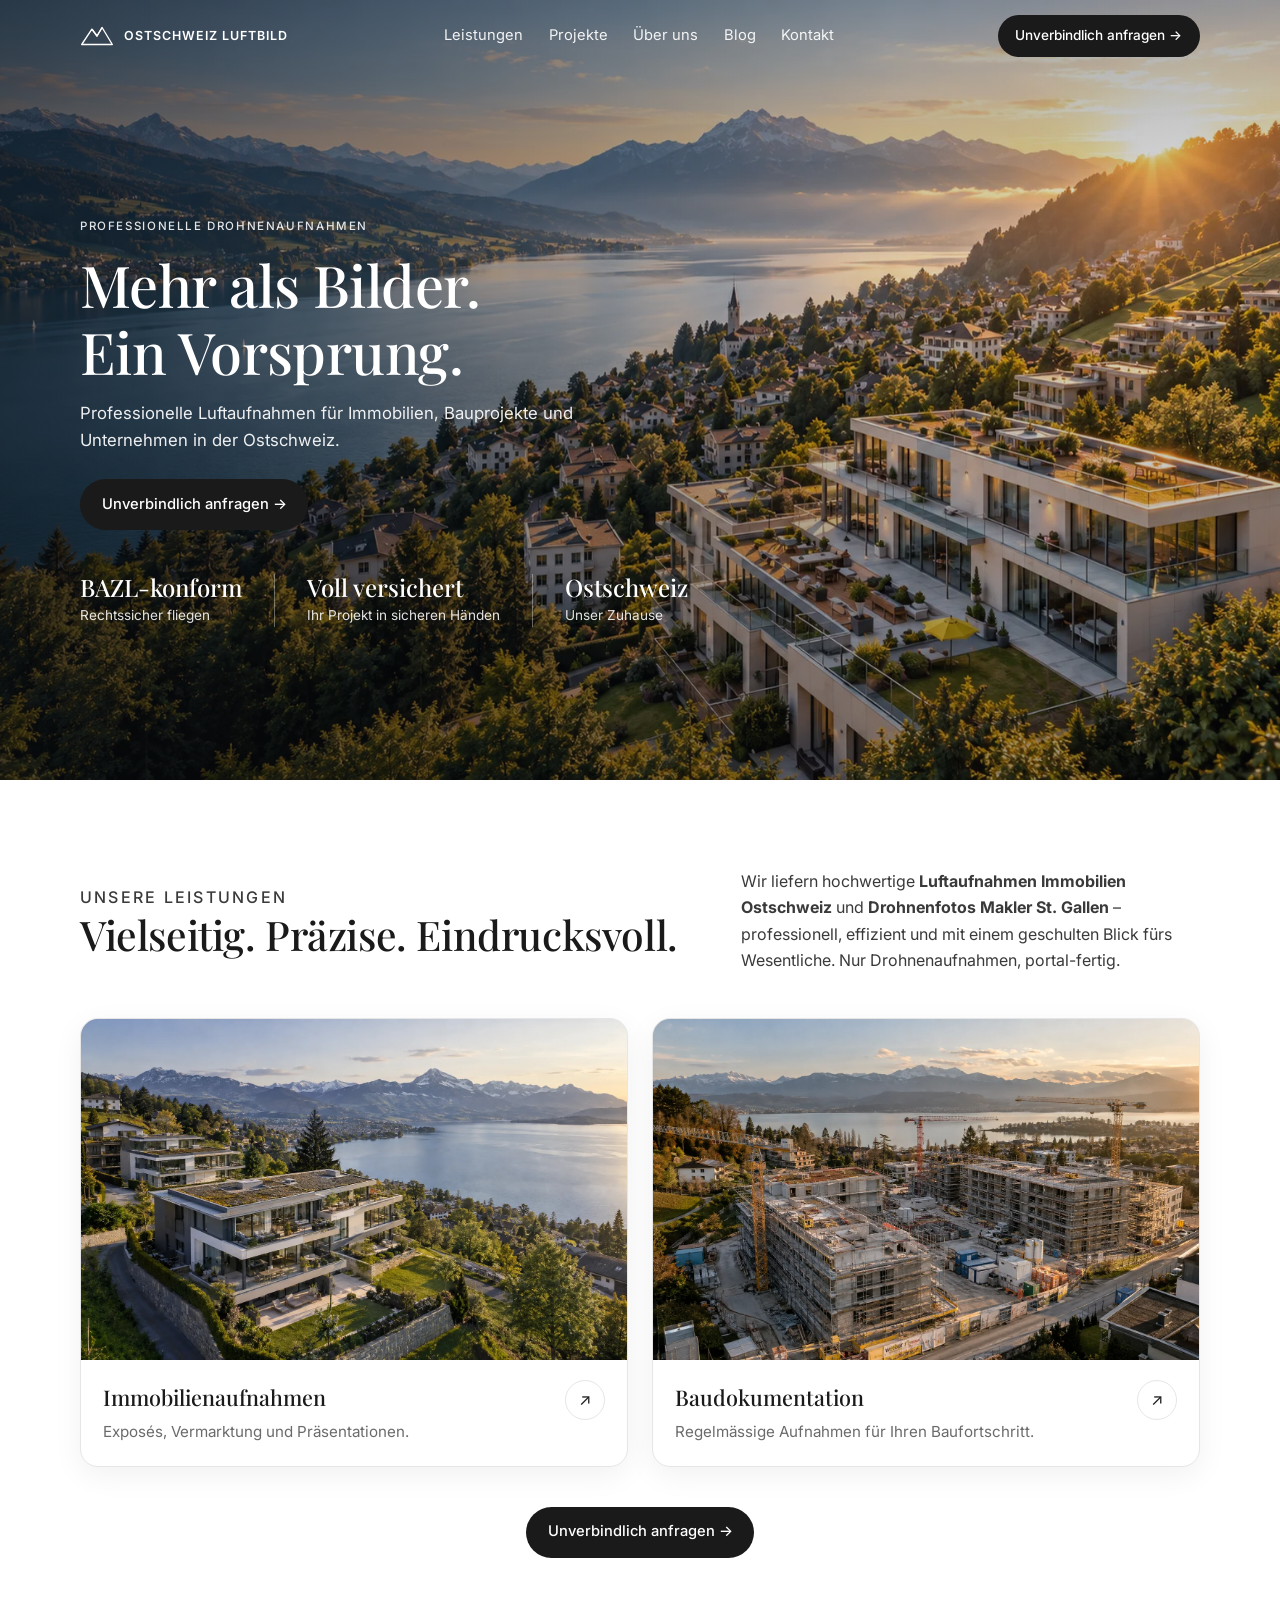
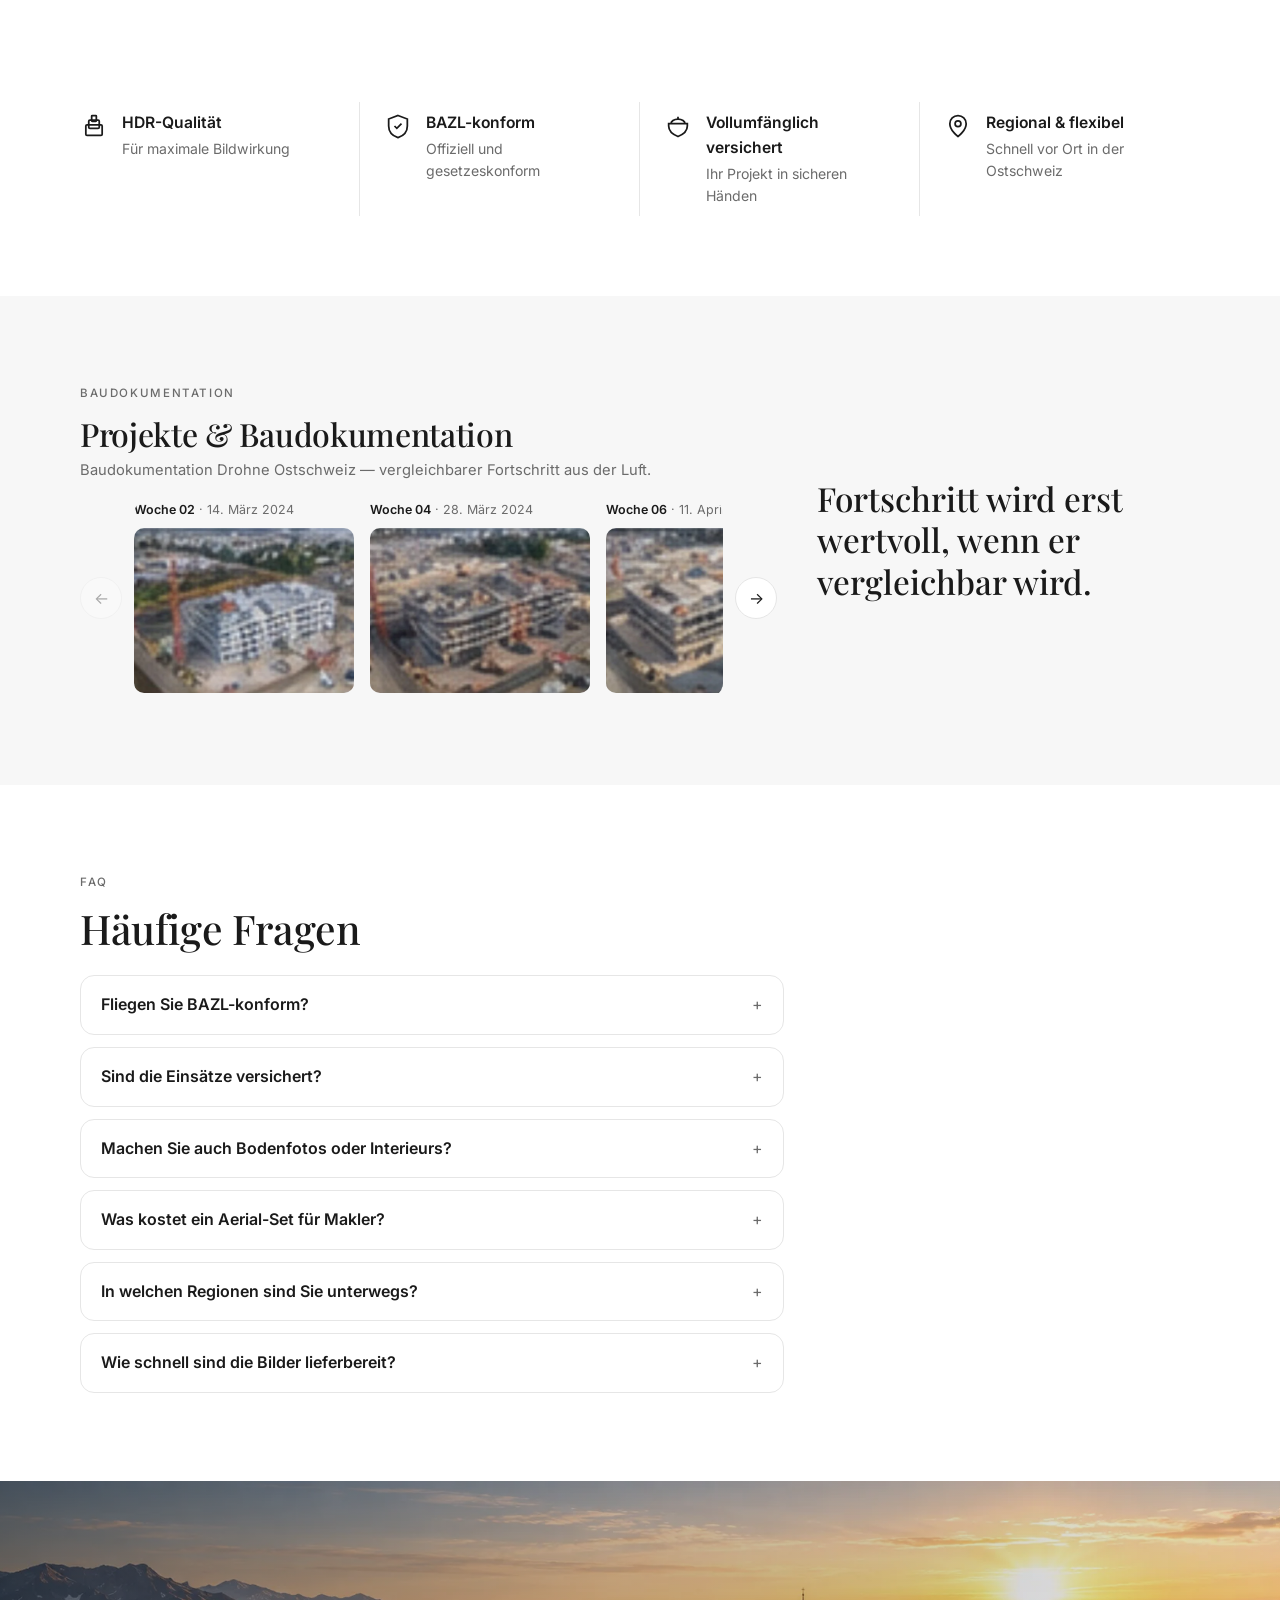
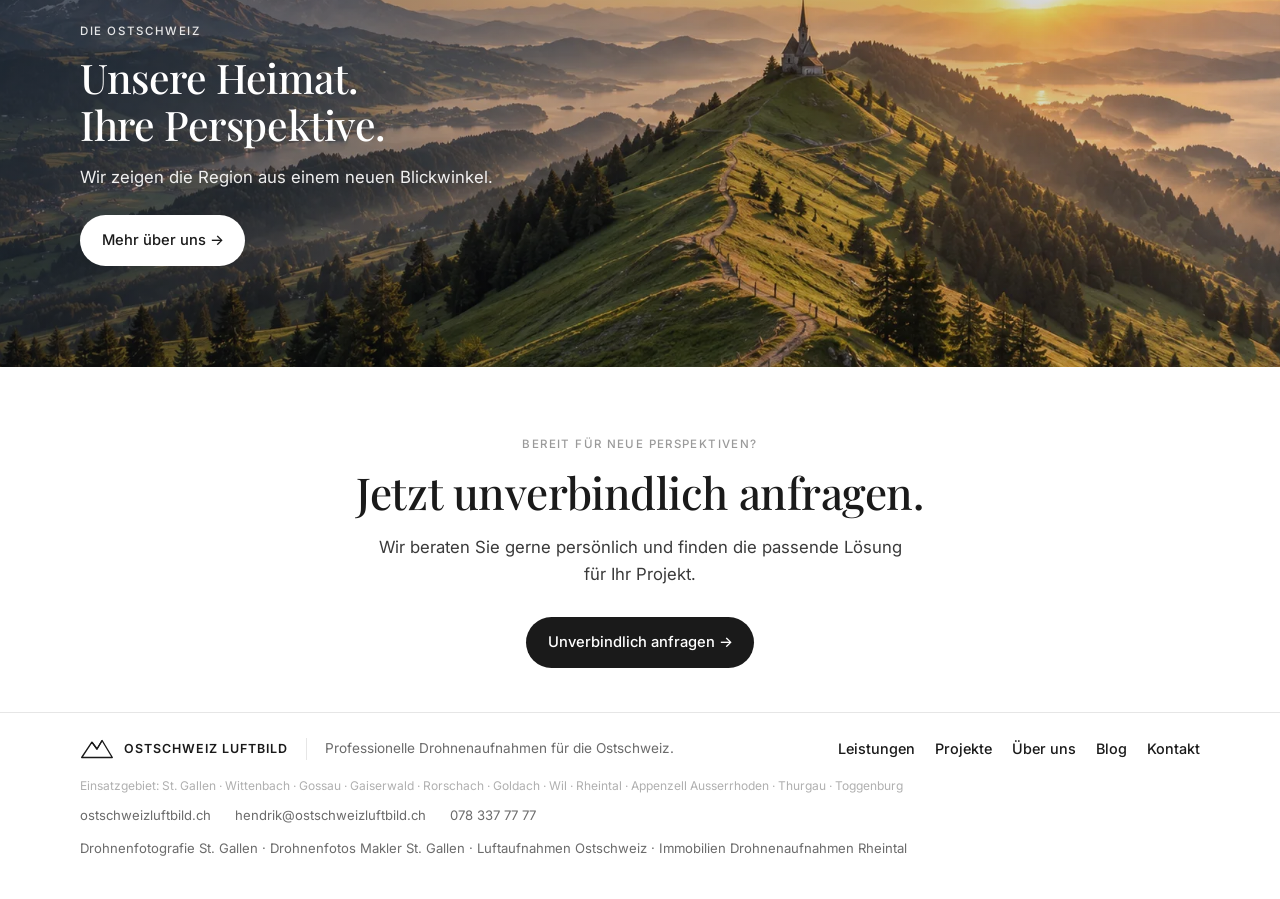
==== commit 7025c434: "Hide mobile hero stats, move Versichert into FAQ, center Kontakt form, add phone" ====
--- a/index.html
+++ b/index.html
@@ -165,7 +165,7 @@
         "name": "Fliegen Sie BAZL-konform?",
         "acceptedAnswer": {
           "@type": "Answer",
-          "text": "Ja. Ostschweiz Luftbild arbeitet mit den erforderlichen Voraussetzungen für professionelle Drohneneinsätze in der Schweiz und fliegt BAZL-konform — rechtssicher und planbar."
+          "text": "Ja. Professionell fliegen bedeutet Verantwortung. Ostschweiz Luftbild arbeitet mit den erforderlichen Voraussetzungen für professionelle Drohneneinsätze in der Schweiz und fliegt BAZL-konform — rechtssicher und planbar für Makler und Bauträger in St. Gallen und der Region."
         }
       },
       {
@@ -173,7 +173,7 @@
         "name": "Sind die Einsätze versichert?",
         "acceptedAnswer": {
           "@type": "Answer",
-          "text": "Ja. Alle Einsätze sind vollumfänglich versichert, damit Ihr Projekt in sicheren Händen liegt."
+          "text": "Ja. Alle Einsätze sind vollumfänglich versichert. Ostschweiz Luftbild verfügt über entsprechenden Versicherungsschutz — rechtssicher, versichert und planbar."
         }
       },
       {
@@ -228,9 +228,9 @@
         <li><a href="#projekte">Projekte</a></li>
         <li><a href="#ueber-uns">Über uns</a></li>
         <li><a href="blog/">Blog</a></li>
-        <li><a href="kontakt.html">Kontakt</a></li>
+        <li><a href="kontakt.html#anfrage">Kontakt</a></li>
       </ul>
-      <a class="btn btn--dark btn--nav nav-cta" href="kontakt.html">Unverbindlich anfragen →</a>
+      <a class="btn btn--dark btn--nav nav-cta" href="kontakt.html#anfrage">Unverbindlich anfragen →</a>
     </div>
   </header>
 
@@ -248,7 +248,7 @@
         <p class="eyebrow">Professionelle Drohnenaufnahmen</p>
         <h1>Mehr als Bilder.<br>Ein Vorsprung.</h1>
         <p class="lead">Professionelle Luftaufnahmen für Immobilien, Bauprojekte und Unternehmen in der Ostschweiz.</p>
-        <a class="btn btn--dark" href="kontakt.html">Unverbindlich anfragen →</a>
+        <a class="btn btn--dark" href="kontakt.html#anfrage">Unverbindlich anfragen →</a>
         <!-- Soft trust only — no fake project counts -->
         <div class="hero-stats" role="list">
           <div class="hero-stat" role="listitem"><strong>BAZL-konform</strong><span>Rechtssicher fliegen</span></div>
@@ -268,7 +268,7 @@
           <p>Wir liefern hochwertige <strong>Luftaufnahmen Immobilien Ostschweiz</strong> und <strong>Drohnenfotos Makler St. Gallen</strong> – professionell, effizient und mit einem geschulten Blick fürs Wesentliche. Nur Drohnenaufnahmen, portal-fertig.</p>
         </div>
         <div class="cards">
-          <a class="card" href="kontakt.html" aria-label="Immobilienaufnahmen anfragen">
+          <a class="card" href="kontakt.html#anfrage" aria-label="Immobilienaufnahmen anfragen">
             <div class="card__media">
               <picture>
                 <source type="image/webp" srcset="assets/from-mockup/card-immobilien.webp">
@@ -300,7 +300,7 @@
           </a>
         </div>
         <div class="section-cta">
-          <a class="btn btn--dark" href="kontakt.html">Unverbindlich anfragen →</a>
+          <a class="btn btn--dark" href="kontakt.html#anfrage">Unverbindlich anfragen →</a>
         </div>
       </div>
     </section>
@@ -383,31 +383,6 @@
       </div>
     </section>
 
-    <section class="section" id="sicherheit" aria-labelledby="bazl-title">
-      <div class="container">
-        <div class="bazl">
-          <div>
-            <p class="eyebrow">Professionell fliegen bedeutet Verantwortung.</p>
-            <h2 id="bazl-title">Rechtssicher. Versichert. Planbar.</h2>
-          </div>
-          <div>
-            <p>Ostschweiz Luftbild arbeitet mit den erforderlichen Voraussetzungen für professionelle Einsätze und verfügt über entsprechenden Versicherungsschutz. BAZL-konform — für Makler und Bauträger in St. Gallen und der Region.</p>
-            <a class="link-accent" href="#faq">Mehr zur Sicherheit →</a>
-          </div>
-          <div class="bazl-badges" aria-label="Sicherheitsmerkmale">
-            <div class="bazl-badge">
-              <svg viewBox="0 0 28 28" fill="none" aria-hidden="true"><path d="M14 3l10 4v7c0 6.2-4.3 10.5-10 12.5C8.3 24.5 4 20.2 4 14V7l10-4z" stroke="currentColor" stroke-width="1.6"/><path d="M11 14h6M14 11v6" stroke="currentColor" stroke-width="1.6"/></svg>
-              <span>BAZL-konform</span>
-            </div>
-            <div class="bazl-badge">
-              <svg viewBox="0 0 28 28" fill="none" aria-hidden="true"><path d="M14 5v2M8 12c0-2.4 2.7-4.5 6-4.5s6 2.1 6 4.5M6 12h16v2.2c0 4.6-3.5 8-8 10.3-4.5-2.3-8-5.7-8-10.3V12z" stroke="currentColor" stroke-width="1.6" stroke-linejoin="round"/></svg>
-              <span>Versichert</span>
-            </div>
-          </div>
-        </div>
-      </div>
-    </section>
-
     <section class="section" id="faq" aria-labelledby="faq-title">
       <div class="container">
         <p class="eyebrow">FAQ</p>
@@ -415,11 +390,11 @@
         <div class="faq-list">
           <details class="faq-item">
             <summary>Fliegen Sie BAZL-konform?</summary>
-            <p>Ja. Ostschweiz Luftbild arbeitet mit den erforderlichen Voraussetzungen für professionelle Drohneneinsätze in der Schweiz und fliegt BAZL-konform — rechtssicher und planbar.</p>
+            <p>Ja. Professionell fliegen bedeutet Verantwortung. Ostschweiz Luftbild arbeitet mit den erforderlichen Voraussetzungen für professionelle Drohneneinsätze in der Schweiz und fliegt BAZL-konform — rechtssicher und planbar für Makler und Bauträger in St. Gallen und der Region.</p>
           </details>
           <details class="faq-item">
             <summary>Sind die Einsätze versichert?</summary>
-            <p>Ja. Alle Einsätze sind vollumfänglich versichert, damit Ihr Projekt in sicheren Händen liegt.</p>
+            <p>Ja. Alle Einsätze sind vollumfänglich versichert. Ostschweiz Luftbild verfügt über entsprechenden Versicherungsschutz — Ihr Projekt bleibt rechtssicher, versichert und planbar.</p>
           </details>
           <details class="faq-item">
             <summary>Machen Sie auch Bodenfotos oder Interieurs?</summary>
@@ -451,7 +426,7 @@
         <p class="eyebrow">Die Ostschweiz</p>
         <h2 id="heimat-title">Unsere Heimat.<br>Ihre Perspektive.</h2>
         <p class="lead">Wir zeigen die Region aus einem neuen Blickwinkel.</p>
-        <a class="btn btn--light" href="#sicherheit">Mehr über uns →</a>
+        <a class="btn btn--light" href="#ueber-uns">Mehr über uns →</a>
       </div>
     </section>
 
@@ -462,7 +437,7 @@
         <p class="eyebrow">Bereit für neue Perspektiven?</p>
         <h2 id="cta-title">Jetzt unverbindlich anfragen.</h2>
         <p class="lead">Wir beraten Sie gerne persönlich und finden die passende Lösung für Ihr Projekt.</p>
-        <a class="btn btn--dark" href="kontakt.html">Unverbindlich anfragen →</a>
+        <a class="btn btn--dark" href="kontakt.html#anfrage">Unverbindlich anfragen →</a>
       </div>
     </section>
 
@@ -482,13 +457,14 @@
           <li><a href="#projekte">Projekte</a></li>
           <li><a href="#ueber-uns">Über uns</a></li>
           <li><a href="blog/">Blog</a></li>
-          <li><a href="kontakt.html">Kontakt</a></li>
+          <li><a href="kontakt.html#anfrage">Kontakt</a></li>
         </ul>
       </div>
       <p class="footer-geo">Einsatzgebiet: St. Gallen · Wittenbach · Gossau · Gaiserwald · Rorschach · Goldach · Wil · Rheintal · Appenzell Ausserrhoden · Thurgau · Toggenburg</p>
       <div class="footer-meta">
         <span>ostschweizluftbild.ch</span>
         <a href="mailto:hendrik@ostschweizluftbild.ch">hendrik@ostschweizluftbild.ch</a>
+        <a class="phone-link" href="tel:+41783377777">078 337 77 77</a>
         <span>Drohnenfotografie St. Gallen · Drohnenfotos Makler St. Gallen · Luftaufnahmen Ostschweiz · Immobilien Drohnenaufnahmen Rheintal</span>
       </div>
     </div>
--- a/styles.css
+++ b/styles.css
@@ -670,9 +670,13 @@
   .bazl-badges { flex-direction: row; flex-wrap: wrap; gap: 1.25rem; }
   .footer-brand .tag { border-left: 0; padding-left: 0; width: 100%; }
 }
+@media (max-width: 767px) {
+  .hero-stats { display: none !important; }
+  .hero__content { padding-bottom: 2.5rem; }
+}
 @media (max-width: 560px) {
   .trust-row { grid-template-columns: 1fr; }
-  .hero { min-height: 78vh; }
+  .hero { min-height: 72vh; }
   .carousel__btn { display: none; }
   .carousel { grid-template-columns: 1fr; }
 }
@@ -942,3 +946,39 @@
   overflow: hidden; clip: rect(0,0,0,0);
   white-space: nowrap; border: 0;
 }
+
+
+/* Kontakt: form lands centered in viewport when arriving via CTA */
+#anfrage {
+  scroll-margin-top: 0;
+}
+.kontakt-page .page-hero {
+  padding-top: calc(var(--nav-h) + 1.25rem);
+  padding-bottom: 1rem;
+}
+.kontakt-page .page-hero .lead {
+  margin-bottom: 0;
+  font-size: .98rem;
+}
+.kontakt-page .section#formular {
+  padding-top: 1.25rem;
+  padding-bottom: 3rem;
+}
+.kontakt-page form#anfrage {
+  scroll-margin-top: 5.5rem;
+}
+.phone-link {
+  display: block;
+  margin-top: .35rem;
+  color: var(--accent);
+  font-weight: 500;
+  text-decoration: none;
+}
+.phone-link:hover { opacity: .85; }
+.contact-card .phone-link { font-size: 1.05rem; }
+.footer-meta .phone-link {
+  display: inline;
+  margin-top: 0;
+  color: var(--muted);
+  font-weight: 400;
+}
